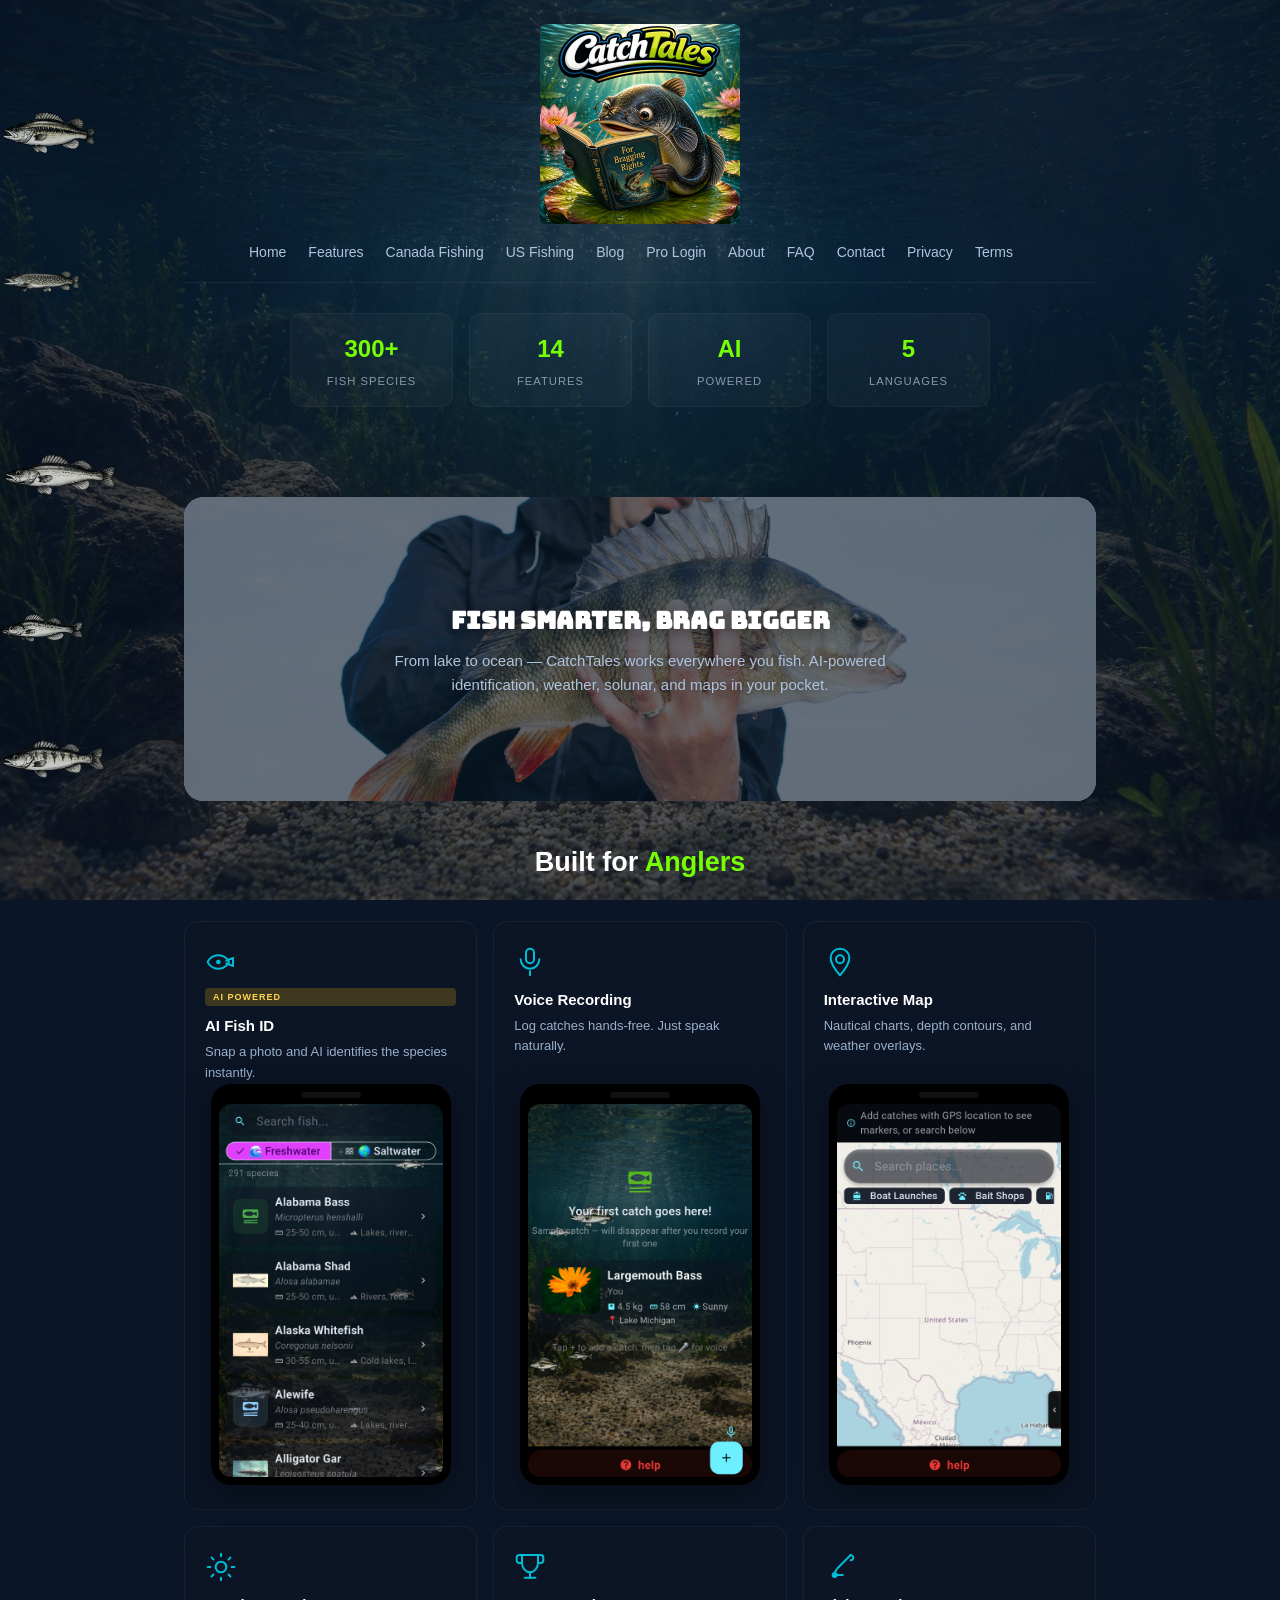
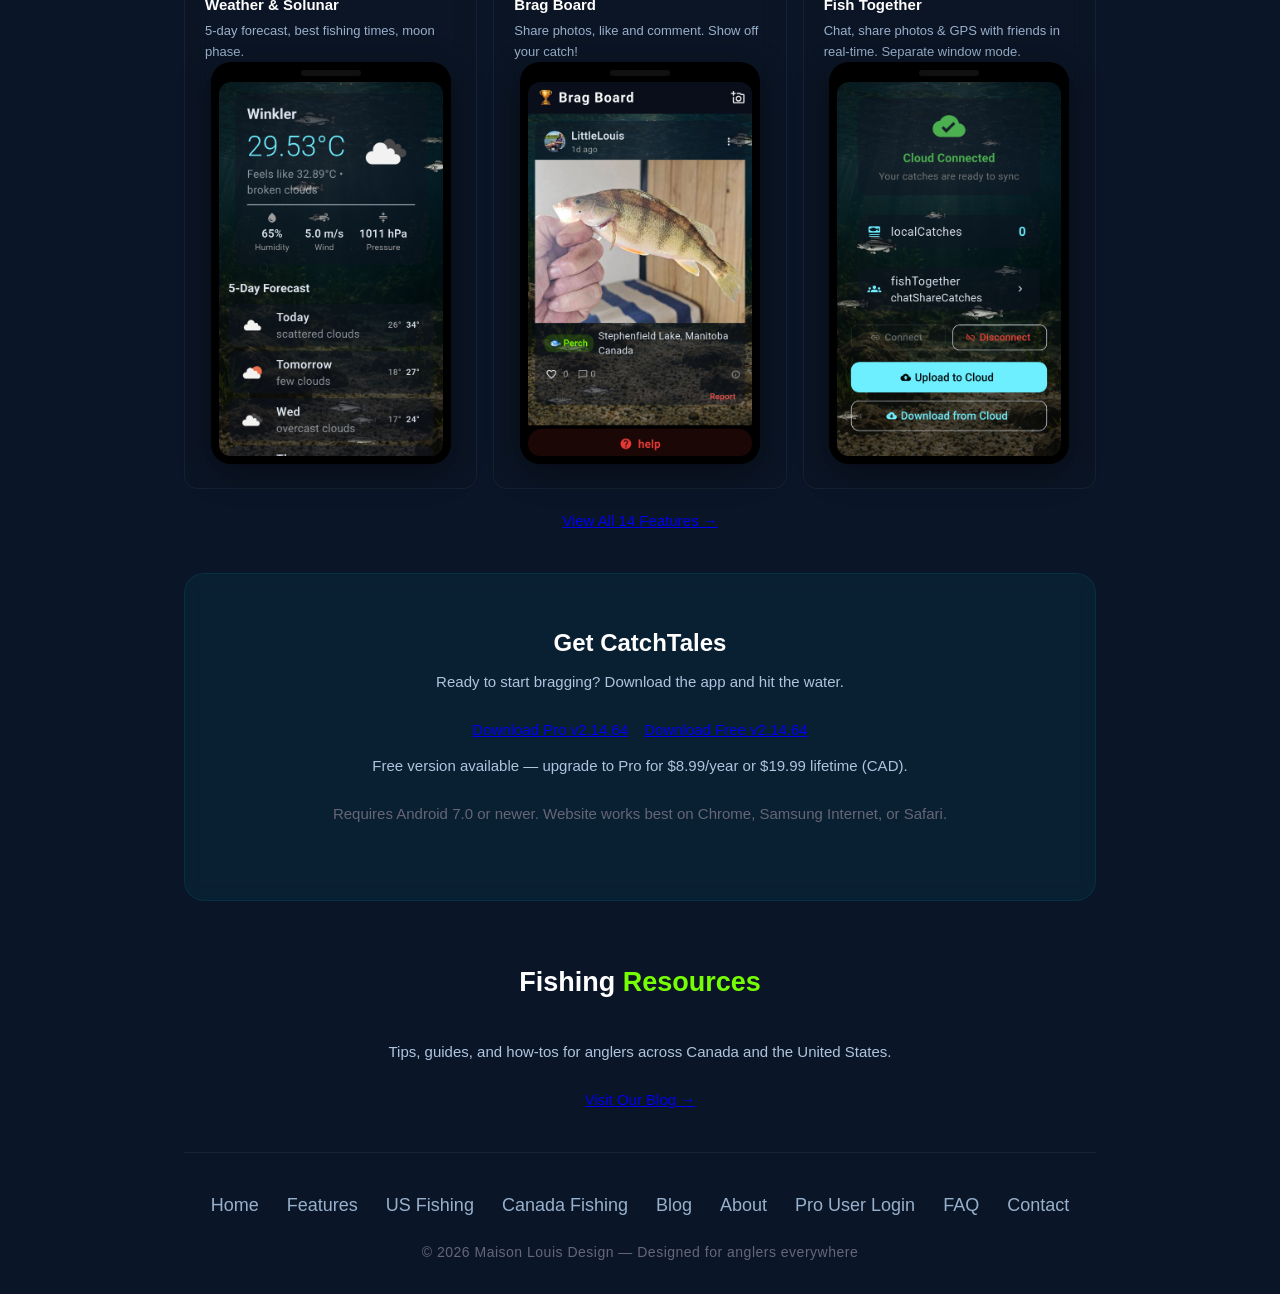
==== index.html @ 8b88d5e4 "Update to v2.14.64: version sync, 14th feature (Fishing Guides), APK cleanup" ====
<!DOCTYPE html>
<html lang="en">
<head>
  <meta charset="UTF-8">
  <meta name="viewport" content="width=device-width, initial-scale=1.0">
  <title>CatchTales — For Bragging Rights!</title>
  <meta name="description" content="CatchTales — For Bragging Rights! The all-in-one fishing companion for Canadian and US waters. Log catches, explore maps, identify 305 species.">
  <link rel="icon" type="image/png" sizes="32x32" href="/catchtales.png">
  <link rel="icon" type="image/png" sizes="192x192" href="/catchtales-192.png">
  <link rel="apple-touch-icon" sizes="180x180" href="/catchtales-192.png">
  <link rel="icon" type="image/png" sizes="16x16" href="/catchtales-16.png">
  <link rel="preconnect" href="https://fonts.googleapis.com">
  <link rel="preconnect" href="https://fonts.gstatic.com" crossorigin>
  <link href="https://fonts.googleapis.com/css2?family=Bungee&family=Luckiest+Guy&display=swap" rel="stylesheet">
  <style>
    * { margin: 0; padding: 0; box-sizing: border-box; -webkit-tap-highlight-color: transparent; }
    body {
      font-family: -apple-system, BlinkMacSystemFont, 'Segoe UI', Roboto, sans-serif;
      color: #FFFFFF; line-height: 1.6; overflow-x: hidden;
      background: #0A1628;
      font-size: clamp(15px, 1.1vw, 17px);
    }
    .underwater-bg { position: fixed; top: 0; left: 0; width: 100vw; height: 100vh; z-index: 0; overflow: hidden; }
    .underwater-bg img.bg { width: 100%; height: 100%; object-fit: cover; opacity: 0.6; }
    .underwater-bg .overlay { position: absolute; top: 0; left: 0; width: 100%; height: 100%; background: rgba(10,22,40,0.45); z-index: 1; pointer-events: none; }
    .swim-fish { position: absolute; z-index: 2; opacity: 0.8; animation: swim linear infinite; pointer-events: none; }
    .swim-fish img { width: 100%; height: auto;  }
    .swim-fish.f1 { width: 100px; top: 12%; animation-duration: 22s; }
    .swim-fish.f2 { width: 80px; top: 30%; animation-duration: 28s; animation-delay: -5s; }
    .swim-fish.f3 { width: 120px; top: 50%; animation-duration: 18s; animation-delay: -11s; }
    .swim-fish.f4 { width: 85px; top: 68%; animation-duration: 25s; animation-delay: -7s; }
    .swim-fish.f5 { width: 105px; top: 82%; animation-duration: 20s; animation-delay: -3s; }
    @keyframes swim {
      0% { left: calc(100vw + 80px); }
      100% { left: -140px; }
    }
    .content { position: relative; z-index: 3; max-width: 960px; margin: 0 auto; padding: 0 max(24px, env(safe-area-inset-right)) 0 max(24px, env(safe-area-inset-left)); }

    /* ─── Header ─── */
    header {padding:clamp(16px,2.5vw,24px) 0 8px;display:flex;flex-direction:column;align-items:center;border-bottom:1px solid rgba(255,255,255,.06);position:relative}
    .header-logo {margin-bottom:6px}
    .header-logo img {height:clamp(80px,16vw,200px);border-radius:6px;display:block;margin:0 auto}
    .nav-toggle {display:none!important;background:none;border:none;color:#B0C4DE;font-size:1.5em;cursor:pointer;padding:8px;min-width:44px;min-height:44px;touch-action:manipulation}
    header nav {display:flex;flex-wrap:wrap;gap:4px;width:100%;justify-content:center}
    header nav a {color:#B0C4DE;text-decoration:none;font-size:clamp(13px,1.1vw,14px);margin-left:0;margin-right:18px;transition:color .2s;position:relative;min-height:44px;display:inline-flex;align-items:center;touch-action:manipulation}
    header nav a:hover {color:#76FF03}
    header nav a::after {content:'';position:absolute;bottom:0;left:0;width:0;height:2px;background:#76FF03;transition:width .2s}
    header nav a:hover::after {width:100%}
    .stats { display: grid; grid-template-columns: repeat(4, 1fr); gap: clamp(10px, 1.5vw, 16px); padding: clamp(20px, 4vw, 30px) 0 clamp(30px, 5vw, 50px); max-width: 700px; margin: 0 auto; }
    .stat { text-align: center; padding: clamp(12px, 2vw, 16px); background: rgba(255,255,255,0.03); border-radius: 12px; border: 1px solid rgba(255,255,255,0.04); }
    .stat .num { font-size: clamp(1.2em, 4vw, 1.6em); font-weight: 800; color: #76FF03; }
    .stat .label { font-size: clamp(0.65em, 2vw, 0.75em); color: #8899AA; margin-top: 4px; text-transform: uppercase; letter-spacing: 1px; }

    /* ─── Photo Strip ─── */
    .photo-strip {
      margin: clamp(24px, 4vw, 40px) 0;
      border-radius: 20px;
      overflow: hidden;
      position: relative;
      aspect-ratio: 3 / 1;
      min-height: 180px;
      max-height: 400px;
    }
    .photo-strip img {
      width: 100%; height: 100%; object-fit: cover;
    }
    .photo-strip .overlay {
      position: absolute; inset: 0;
      background: rgba(10,22,40,0.6);
      display: flex; flex-direction: column;
      align-items: center; justify-content: center;
      padding: clamp(16px, 3vw, 24px); text-align: center;
    }
    .photo-strip .overlay h3 {
      font-size: clamp(1.1em, 4vw, 1.6em); font-weight: 700; color: #fff;
      font-family: 'Bungee', sans-serif;
      text-shadow: 0 2px 20px rgba(0,0,0,0.5);
    }
    .photo-strip .overlay p {
      font-size: clamp(0.85em, 2.5vw, 1em); color: #B0C4DE; max-width: 500px;
      margin-top: 8px;
      text-shadow: 0 1px 10px rgba(0,0,0,0.5);
    }

    /* ─── Features ─── */
    .section-title { text-align: center; font-size: clamp(1.3em, 4.5vw, 1.8em); font-weight: 700; color: #fff; margin-bottom: clamp(20px, 4vw, 36px); }
    .section-title span { color: #76FF03; }
    .grid { display: grid; grid-template-columns: repeat(auto-fit, minmax(min(260px, 100%), 1fr)); gap: clamp(12px, 1.5vw, 16px); }
    .card {
      background: rgba(14,20,34,0.45); backdrop-filter: blur(12px);
      border: 1px solid rgba(255,255,255,0.05); border-radius: 14px;
      padding: clamp(16px, 2.5vw, 24px) clamp(14px, 2vw, 20px); transition: all 0.3s;
      display: flex; flex-direction: column;
    }
    .card .phone-frame { margin-top: auto; }
    .card:hover { background: rgba(14,20,34,0.7); transform: translateY(-4px); border-color: rgba(0,188,212,0.2); box-shadow: 0 12px 40px rgba(0,0,0,0.3); }
    .card:active { transform: translateY(-2px); }
    .card .icon { width: clamp(28px, 3.5vw, 32px); height: clamp(28px, 3.5vw, 32px); margin-bottom: 10px; flex-shrink: 0; }
    .card h3 { font-size: clamp(0.9em, 2.5vw, 1em); color: #fff; margin-bottom: 4px; }
    .card p { font-size: clamp(12px, 1.8vw, 13px); color: #99B0CC; }
    .card .badge { display: inline-block; font-size: 9px; font-weight: 700; letter-spacing: 1px; padding: 2px 8px; border-radius: 4px; background: rgba(255,193,7,0.2); color: #FFD54F; margin-bottom: 8px; }
    /* ─── Phone Frame ─── */
    .phone-frame {
      width: 100%; max-width: min(240px, 70vw);
      margin: 12px auto 0;
      background: #000;
      border-radius: 20px;
      padding: 8px;
      box-shadow: 0 8px 32px rgba(0,0,0,0.4);
      position: relative;
    }
    .phone-frame .notch {
      width: min(60px, 18vw); height: clamp(4px, 0.8vw, 6px);
      background: #111;
      border-radius: 3px;
      margin: 0 auto clamp(4px, 0.8vw, 6px);
    }
    .phone-frame .screen {
      width: 100%; aspect-ratio: 3/5;
      border-radius: 12px;
      overflow: hidden;
      background: #0A1628;
    }
    .phone-frame .screen img,
    .phone-frame .screen svg {
      width: 100%; height: 100%;
      object-fit: cover;
      display: block;
    }

    /* ─── Download ─── */
    .download { padding: clamp(30px, 5vw, 50px) 0; text-align: center; margin: clamp(24px, 4vw, 40px) 0; border-radius: 20px; background: rgba(0,188,212,0.06); border: 1px solid rgba(0,188,212,0.1); backdrop-filter: blur(8px); }
    .download h2 { font-size: clamp(1.2em, 4vw, 1.6em); color: #fff; margin-bottom: 8px; }
    .download p { color: #B0C4DE; margin-bottom: clamp(16px, 3vw, 24px); font-size: clamp(0.9em, 2.5vw, 1em); }
    .download-buttons { display: flex; gap: clamp(10px, 2vw, 16px); justify-content: center; flex-wrap: wrap; }
    .version-note { font-size: clamp(0.7em, 2vw, 0.8em); color: #667; margin-top: 12px; }

    /* ─── Footer ─── */
    footer { padding: clamp(20px, 3vw, 30px) 0; border-top: 1px solid rgba(255,255,255,0.06); text-align: center; }
    footer .links { display: flex; gap: clamp(14px, 2.5vw, 28px); justify-content: center; flex-wrap: wrap; margin-bottom: 14px; }
    footer .links a { color: #99B0CC; text-decoration: none; font-size: clamp(14px, 1.5vw, 18px); transition: color 0.2s; min-height: 44px; display: inline-flex; align-items: center; touch-action: manipulation; }
    footer .links a:hover { color: #00BCD4; }
    footer .links a:active { opacity: 0.6; }
    footer .copy { color: #667; font-size: clamp(12px, 1.2vw, 14px); letter-spacing: 0.5px; }

@media (max-width: 480px) {
      .photo-strip { aspect-ratio: 4 / 3; }
    }
    @media (max-width: 700px) {
      .stats { grid-template-columns: repeat(2, 1fr); }
      header nav a { margin-left: 12px; }
    }
    @media (max-width: 600px) {
      .nav-toggle { display: none !important; }
      header { flex-direction: column; align-items: center; }
      .header-logo { margin-bottom: 6px; }
      header nav { display: flex; flex-wrap: wrap; justify-content: center; gap: 4px 12px; margin-top: 4px; }
      header nav a { margin-left: 0; padding: 4px 0; font-size: clamp(12px, 1.1vw, 14px); min-height: 36px; }
    }
  </style>

  <meta name="robots" content="index, follow">
  <link rel="canonical" href="https://catchtales.com/">
  <meta property="og:type" content="website">
  <meta property="og:url" content="https://catchtales.com/">
  <meta property="og:title" content="CatchTales — For Bragging Rights!">
  <meta property="og:description" content="CatchTales — For Bragging Rights! The all-in-one fishing companion for Canadian and US waters. Log catches, explore maps, identify 305 species.">
  <meta property="og:image" content="https://catchtales.com/images/og-image.jpg">
  <meta property="og:locale" content="en_US">
  <meta property="og:site_name" content="CatchTales">
  <meta name="twitter:card" content="summary_large_image">
  <meta name="twitter:title" content="CatchTales — For Bragging Rights!">
  <meta name="twitter:description" content="CatchTales — For Bragging Rights! The all-in-one fishing companion for Canadian and US waters. Log catches, explore maps, identify 305 species.">
  <meta name="twitter:image" content="https://catchtales.com/images/og-image.jpg">
  <link rel="manifest" href="/manifest.json">    <script type="application/ld+json">
  {
    "@context": "https://schema.org",
    "@type": "WebSite",
    "name": "CatchTales",
    "url": "https://catchtales.com",
    "description": "Fishing companion app for Canada and US waters. Log catches, AI fish ID, weather, solunar, maps.",
    "potentialAction": {
      "@type": "SearchAction",
      "target": "{search_term_string}",
      "query-input": "required name=search_term_string"
    }
  }
  </script>

  <script type="application/ld+json">
  {
    "@context": "https://schema.org",
    "@type": "Organization",
    "name": "CatchTales",
    "url": "https://catchtales.com",
    "logo": "https://catchtales.com/images/og-image.jpg",
    "description": "Fishing companion app for Canada and US waters."
  }
  </script>
<script type="application/ld+json">
  {
    "@context": "https://schema.org",
    "@type": "BreadcrumbList",
    "itemListElement": [{"@type":"ListItem","position":1,"name":"Home","item":"https://catchtales.com/"}]
  }
  </script>
</head>
<body>
<div class="underwater-bg">
    <img src="/underwater.webp" alt="" class="bg">
    <div class="overlay"></div>
    <div class="swim-fish f1"><img src="/tfish1.webp" alt=""></div>
    <div class="swim-fish f2"><img src="/tfish2.webp" alt=""></div>
    <div class="swim-fish f3"><img src="/tfish3.webp" alt=""></div>
    <div class="swim-fish f4"><img src="/tfish4.webp" alt=""></div>
    <div class="swim-fish f5"><img src="/tfish5.webp" alt=""></div>
  </div>

  <div class="content">
    <header>
      <a href="/" class="header-logo">
        <img src="/catchtales-logo.png" alt="CatchTales">
      </a>
      <button class="nav-toggle" onclick="document.getElementById('navLinks').classList.toggle('open')">☰</button>
      <nav id="navLinks"><a href="/">Home</a><a href="/features/">Features</a><a href="/fishing-in-canada/">Canada Fishing</a><a href="/fishing-in-united-states/">US Fishing</a><a href="/blog/">Blog</a><a href="/cloud/">Pro Login</a><a href="/about/">About</a><a href="/faq/">FAQ</a><a href="/contact/">Contact</a><a href="/privacy/">Privacy</a><a href="/terms/">Terms</a></nav>
    </header>



    <!-- Stats -->
    <div class="stats">
      <div class="stat"><div class="num">300+</div><div class="label">Fish Species</div></div>
      <div class="stat"><div class="num">14</div><div class="label">Features</div></div>
      <div class="stat"><div class="num">AI</div><div class="label">Powered</div></div>
      <div class="stat"><div class="num">5</div><div class="label">Languages</div></div>
    </div>

    <!-- Featured Photo Strip -->
    <div class="photo-strip">
      <img loading="lazy" src="/images/angling-ocean.webp" alt="Angler fishing in the ocean">
      <div class="overlay">
        <h3>Fish Smarter, Brag Bigger</h3>
        <p>From lake to ocean — CatchTales works everywhere you fish. AI-powered identification, weather, solunar, and maps in your pocket.</p>
      </div>
    </div>

    <!-- Feature Preview -->
    <h2 class="section-title">Built for <span>Anglers</span></h2>
    <div class="grid">
      <div class="card">
        <svg class="icon" viewBox="0 0 24 24" width="32" height="32" fill="none" stroke="#00BCD4" stroke-width="1.5" stroke-linecap="round" stroke-linejoin="round">
  <path d="M2 12s2-5 8-5 8 5 8 5-2 5-8 5-8-5-8-5z"/>
  <circle cx="10" cy="12" r="1" fill="#00BCD4"/>
  <path d="M16 11l5-2v6l-5-2"/>
</svg>
        <div class="badge">AI POWERED</div>
        <h3>AI Fish ID</h3>
        <p>Snap a photo and AI identifies the species instantly.</p>
        <div class="phone-frame"><div class="notch"></div><div class="screen"><img loading="lazy" src="/images/screenshot-fishid.png" alt="Fish species close-up"></div></div>
      </div>
      <div class="card">
        <svg class="icon" viewBox="0 0 24 24" width="32" height="32" fill="none" stroke="#00BCD4" stroke-width="1.5" stroke-linecap="round" stroke-linejoin="round">
  <rect x="9" y="2" width="6" height="11" rx="3"/>
  <path d="M5 10a7 7 0 0014 0"/>
  <path d="M12 19v3"/>
</svg>
        <h3>Voice Recording</h3>
        <p>Log catches hands-free. Just speak naturally.</p>
        <div class="phone-frame"><div class="notch"></div><div class="screen"><img loading="lazy" src="/images/screenshot-catches.png" alt="Voice recording screen"></div></div>
      </div>
      <div class="card">
        <svg class="icon" viewBox="0 0 24 24" width="32" height="32" fill="none" stroke="#00BCD4" stroke-width="1.5" stroke-linecap="round" stroke-linejoin="round">
  <circle cx="12" cy="10" r="3"/>
  <path d="M12 2C8 2 5 5 5 9c0 5 7 13 7 13s7-8 7-13c0-4-3-7-7-7z"/>
</svg>
        <h3>Interactive Map</h3>
        <p>Nautical charts, depth contours, and weather overlays.</p>
        <div class="phone-frame"><div class="notch"></div><div class="screen"><img loading="lazy" src="/images/screenshot-map.png" alt="Interactive map screen"></div></div>
      </div>
      <div class="card">
        <svg class="icon" viewBox="0 0 24 24" width="32" height="32" fill="none" stroke="#00BCD4" stroke-width="1.5" stroke-linecap="round">
  <circle cx="12" cy="12" r="4"/>
  <path d="M12 2v2M12 20v2M2 12h2M20 12h2M4.93 4.93l1.41 1.41M17.66 17.66l1.41 1.41M4.93 19.07l1.41-1.41M17.66 6.34l1.41-1.41"/>
</svg>
        <h3>Weather &amp; Solunar</h3>
        <p>5-day forecast, best fishing times, moon phase.</p>
        <div class="phone-frame"><div class="notch"></div><div class="screen"><img loading="lazy" src="/images/screenshot-weather.png" alt="Weather and solunar screen"></div></div>
      </div>
      <div class="card">
        <svg class="icon" viewBox="0 0 24 24" width="32" height="32" fill="none" stroke="#00BCD4" stroke-width="1.5" stroke-linecap="round" stroke-linejoin="round">
  <path d="M6 9H4a2 2 0 01-2-2V5a2 2 0 012-2h2"/>
  <path d="M18 9h2a2 2 0 002-2V5a2 2 0 00-2-2h-2"/>
  <path d="M6 3h12v6c0 4-3 7-6 7s-6-3-6-7V3z"/>
  <path d="M12 16v4"/>
  <path d="M8 20h8"/>
</svg>
        <h3>Brag Board</h3>
        <p>Share photos, like and comment. Show off your catch!</p>
        <div class="phone-frame"><div class="notch"></div><div class="screen"><img loading="lazy" src="/images/screenshot-brag.png" alt="Proud angler with catch"></div></div>
      </div>
      <div class="card">
        <svg class="icon" viewBox="0 0 24 24" width="32" height="32" fill="none" stroke="#00BCD4" stroke-width="1.5" stroke-linecap="round" stroke-linejoin="round">
  <path d="M20 3l-9 9"/>
  <path d="M20 3c1 0 2 1 2 2s-1 2-2 2"/>
  <path d="M11 12c-2 2-3 4-3 6"/>
  <path d="M8 18h6"/>
  <circle cx="8" cy="18" r="1.5" fill="#00BCD4"/>
</svg>
        <h3>Fish Together</h3>
        <p>Chat, share photos &amp; GPS with friends in real-time. Separate window mode.</p>
        <div class="phone-frame"><div class="notch"></div><div class="screen"><img loading="lazy" src="/images/screenshot-cloudsync.png" alt="Fish Together"></div></div>
      </div>
    </div>
    <div style="text-align: center; margin-top: 20px;">
      <a href="/features/" class="btn btn-secondary">View All 14 Features →</a>
    </div>

    <!-- Download -->
    <div class="download">
      <h2>Get CatchTales</h2>
      <p>Ready to start bragging? Download the app and hit the water.</p>
      <div class="download-buttons">
        <a href="/download/CatchTales-v2.14.64-pro.apk" class="btn btn-primary" download="CatchTales-v2.14.64-pro.apk">Download Pro v2.14.64</a>
        <a href="/download/CatchTales-v2.14.64-free.apk" class="btn btn-secondary" download="CatchTales-v2.14.64-free.apk">Download Free v2.14.64</a>
      </div>
      <p class="version-note">Free version available — upgrade to Pro for $8.99/year or $19.99 lifetime (CAD).</p>
      <p class="version-note" style="margin-top:4px;color:#667;">Requires Android 7.0 or newer. Website works best on Chrome, Samsung Internet, or Safari.</p>
    </div>

    <!-- Blog Preview -->
    <div style="text-align: center; padding: 20px 0 40px;">
      <h2 class="section-title">Fishing <span>Resources</span></h2>
      <p style="color: #B0C4DE; margin-bottom: 24px;">Tips, guides, and how-tos for anglers across Canada and the United States.</p>
      <a href="/blog/" class="btn btn-secondary">Visit Our Blog →</a>
    </div>

    <!-- Footer -->
    <footer>
      <div class="links">
        <a href="/">Home</a>
        <a href="/features/">Features</a>
        <a href="/fishing-in-united-states/">US Fishing</a>
        <a href="/fishing-in-canada/">Canada Fishing</a>
        <a href="/blog/">Blog</a>
        <a href="/about/">About</a>
        <a href="/cloud/">Pro User Login</a>
        <a href="/faq/">FAQ</a>
        <a href="/contact/">Contact</a>
      </div>
      <p class="copy">© 2026 Maison Louis Design — Designed for anglers everywhere</p>
    </footer>
  </div>


</body>
</html>
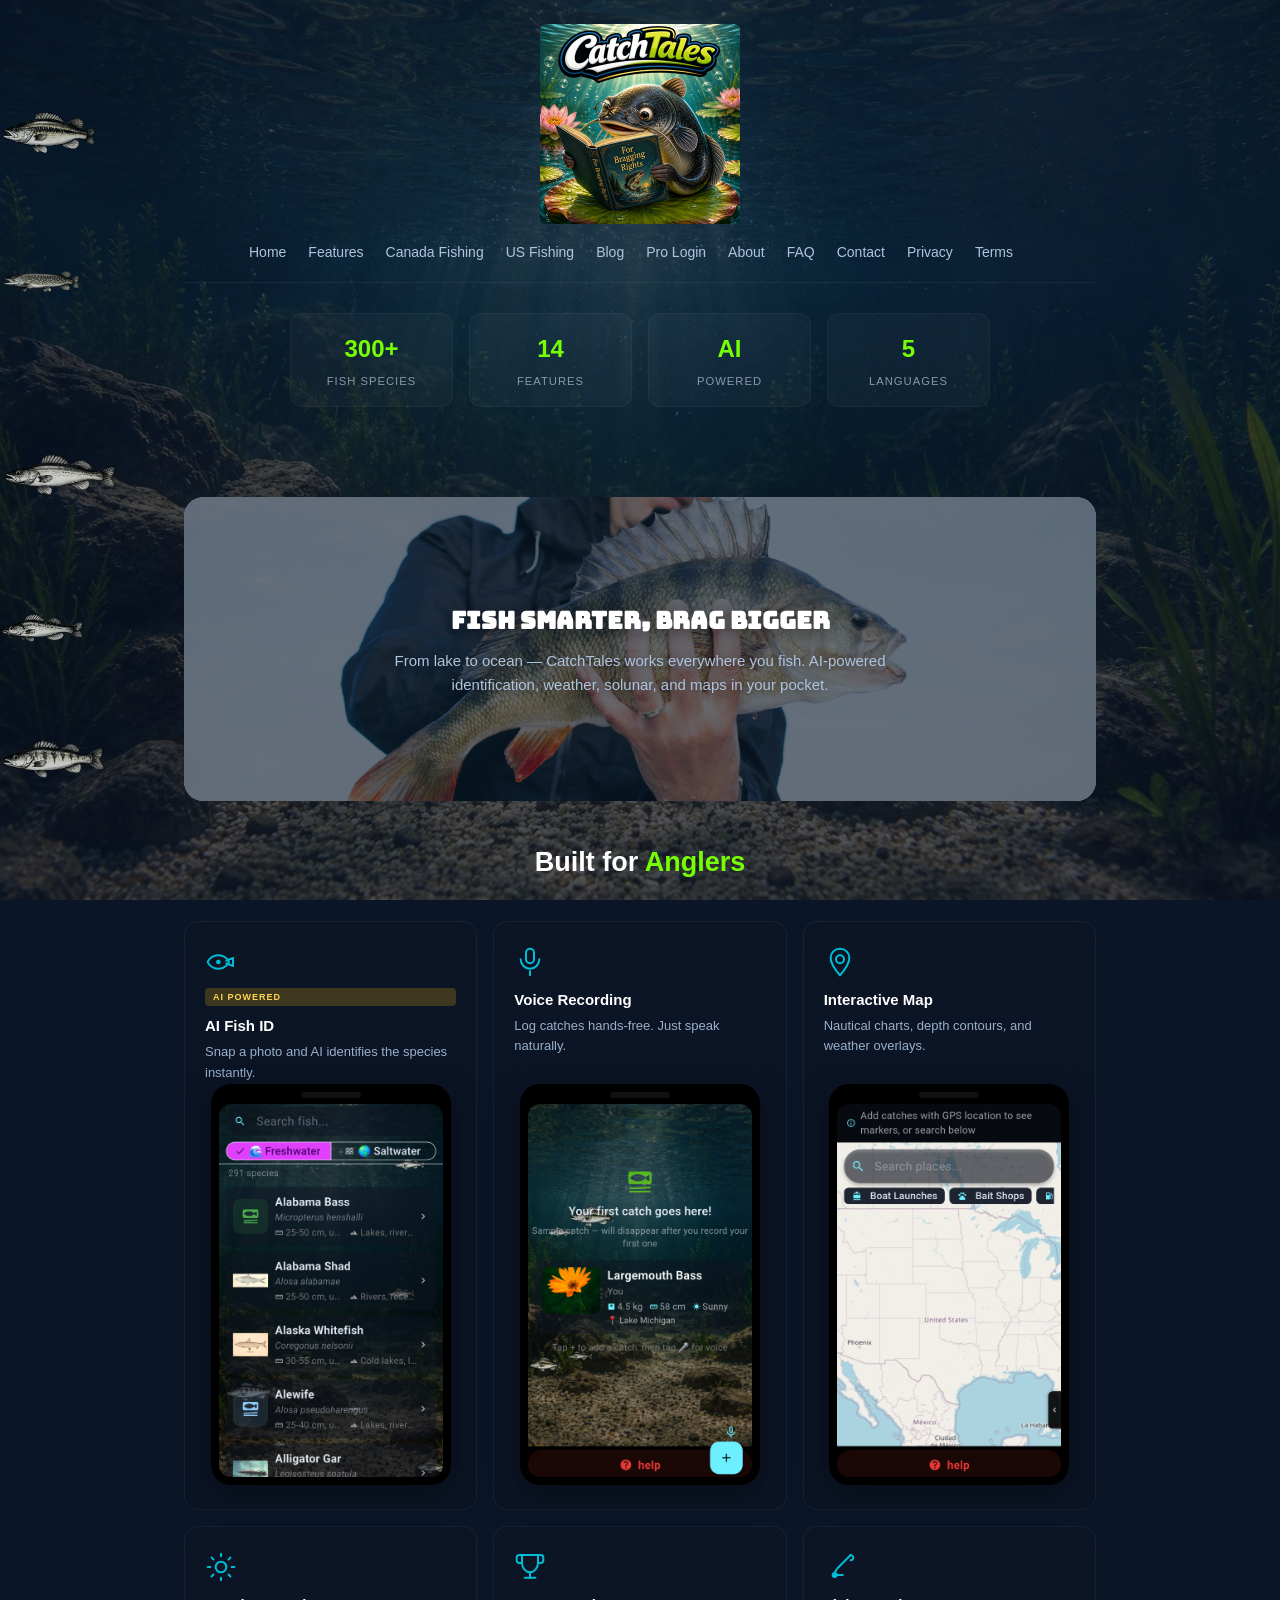
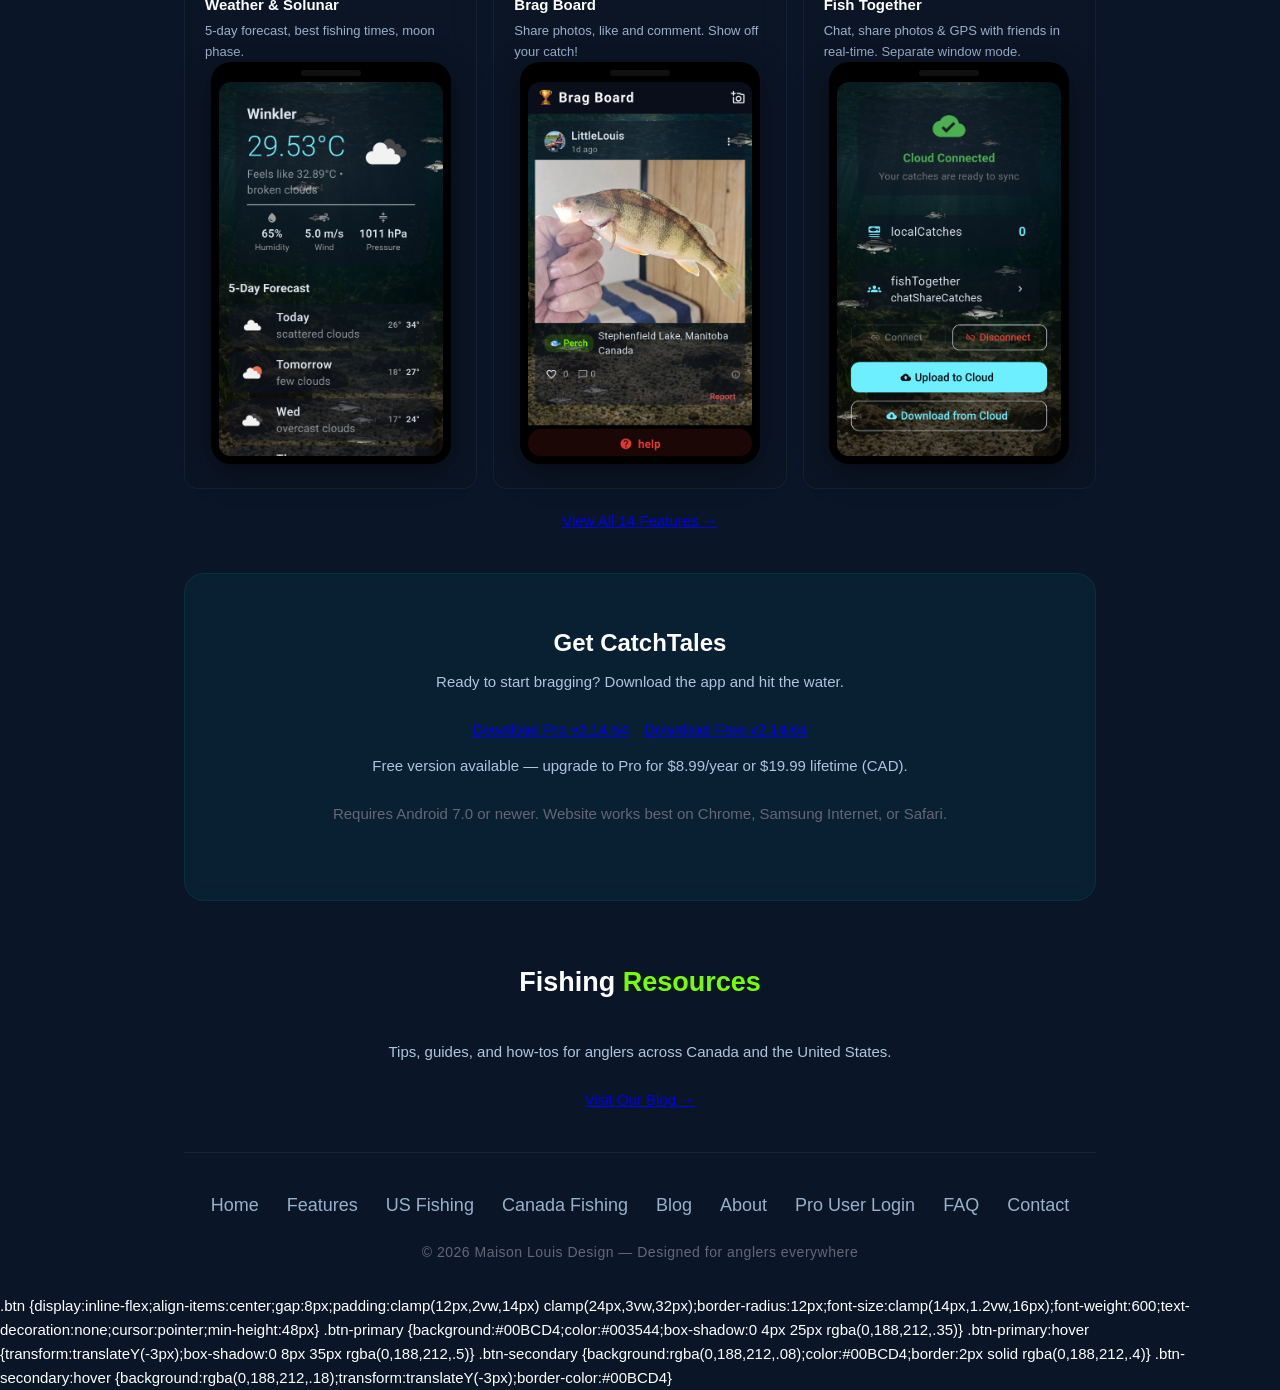
==== commit ed941d71: "Fix homepage download buttons: add missing .btn CSS classes" ====
--- a/index.html
+++ b/index.html
@@ -353,4 +353,4 @@
 
 
 </body>
-</html>
+</html>.btn {display:inline-flex;align-items:center;gap:8px;padding:clamp(12px,2vw,14px) clamp(24px,3vw,32px);border-radius:12px;font-size:clamp(14px,1.2vw,16px);font-weight:600;text-decoration:none;cursor:pointer;min-height:48px} .btn-primary {background:#00BCD4;color:#003544;box-shadow:0 4px 25px rgba(0,188,212,.35)} .btn-primary:hover {transform:translateY(-3px);box-shadow:0 8px 35px rgba(0,188,212,.5)} .btn-secondary {background:rgba(0,188,212,.08);color:#00BCD4;border:2px solid rgba(0,188,212,.4)} .btn-secondary:hover {background:rgba(0,188,212,.18);transform:translateY(-3px);border-color:#00BCD4} 
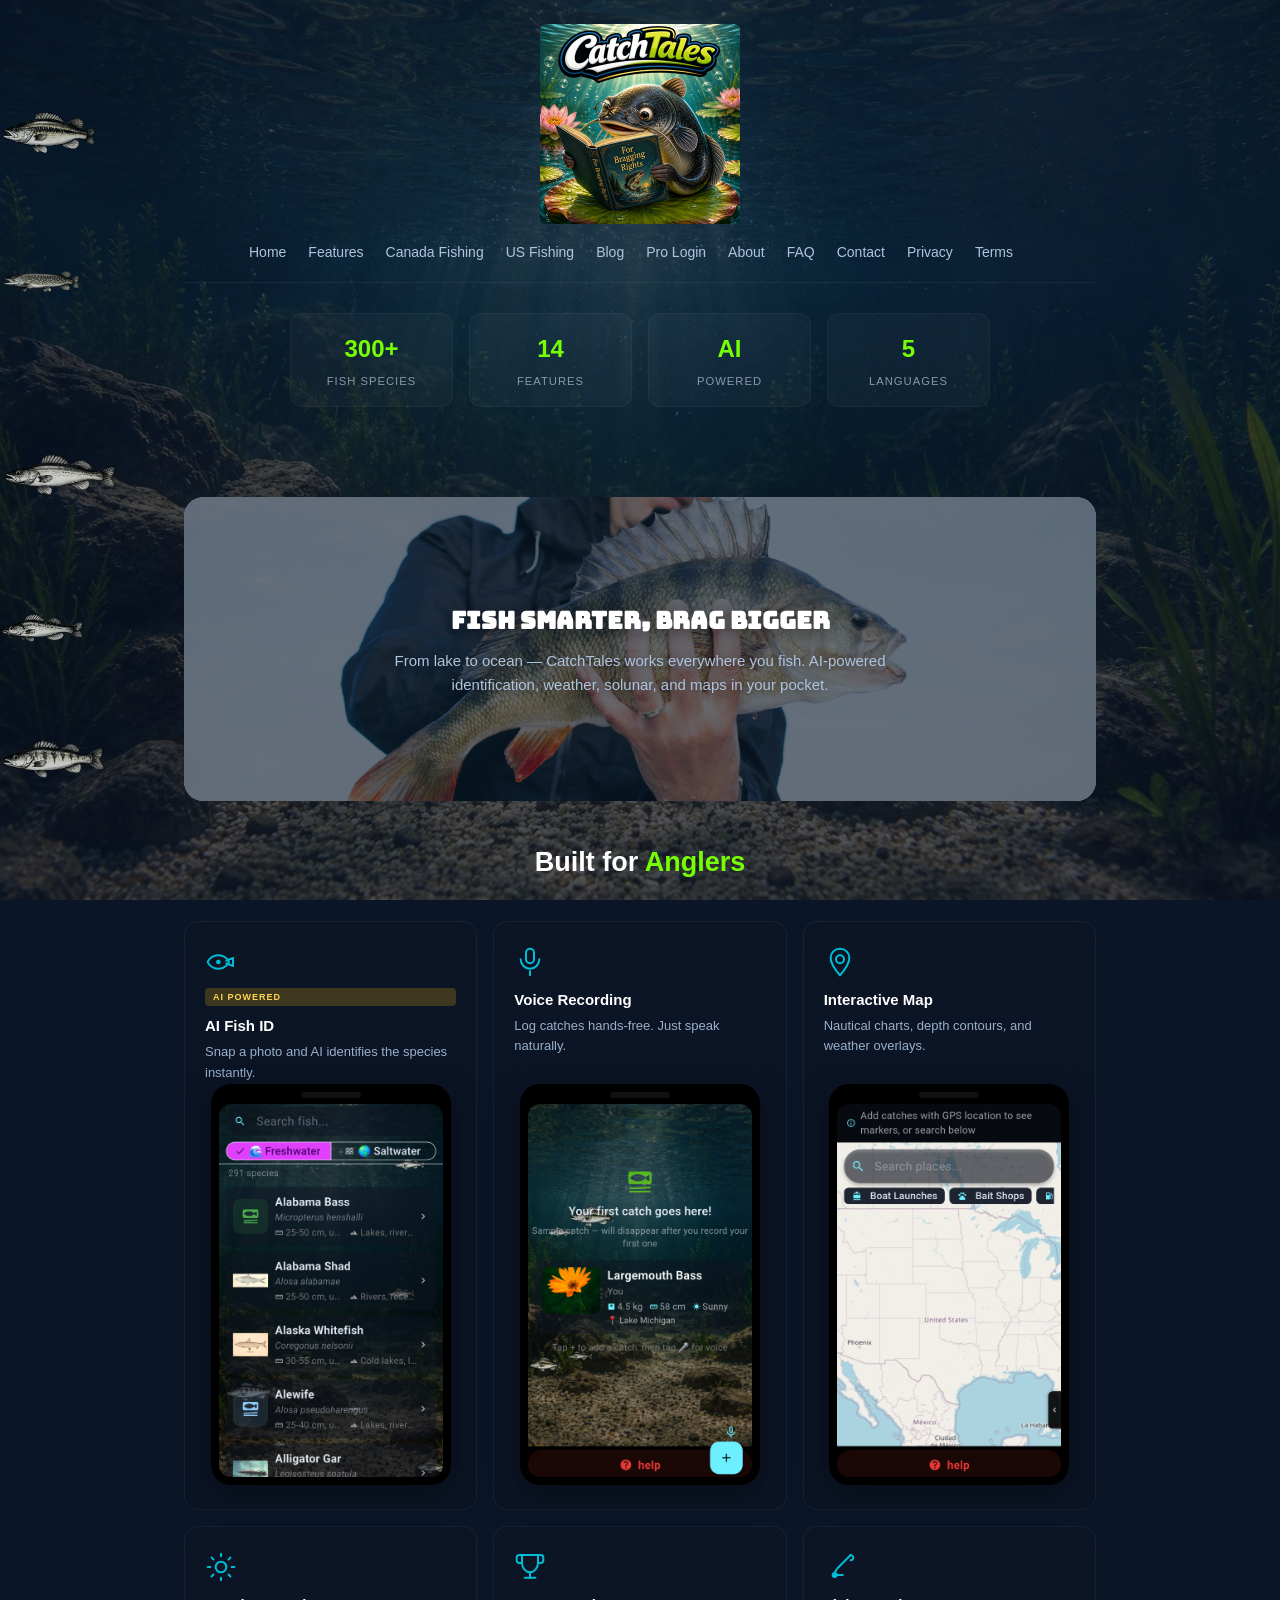
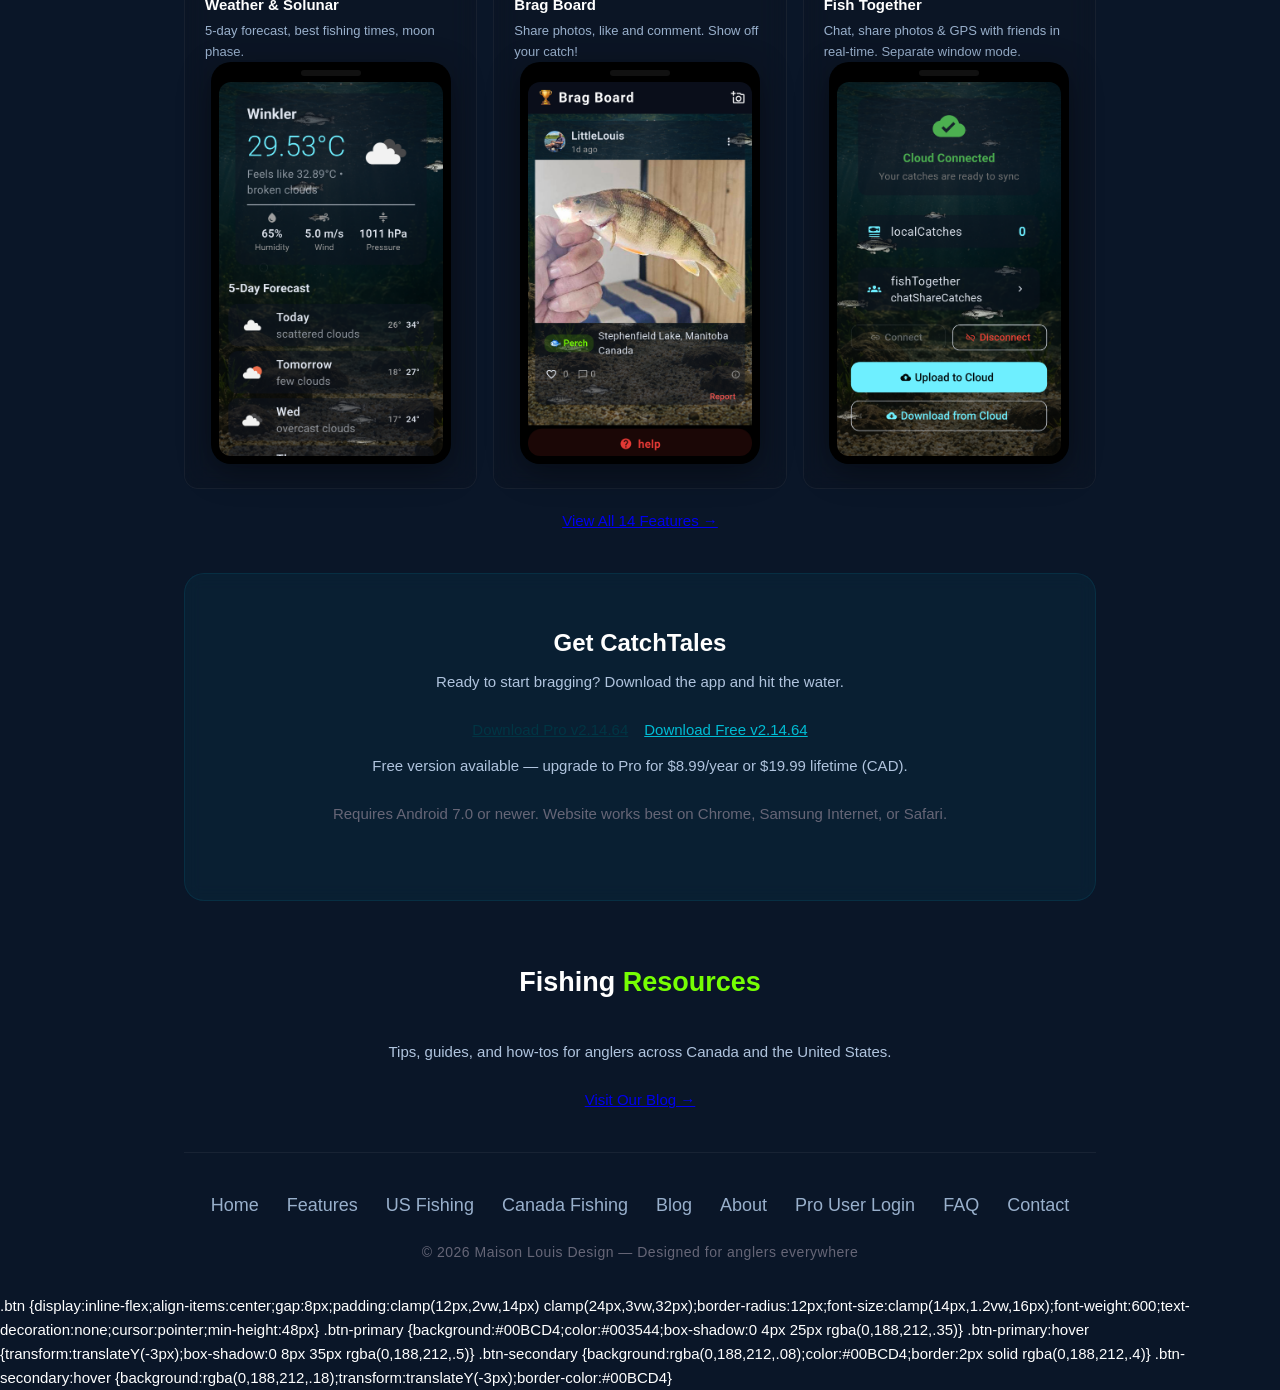
==== commit 174544f4: "Fix homepage download button colors with inline style" ====
--- a/index.html
+++ b/index.html
@@ -320,8 +320,8 @@
       <h2>Get CatchTales</h2>
       <p>Ready to start bragging? Download the app and hit the water.</p>
       <div class="download-buttons">
-        <a href="/download/CatchTales-v2.14.64-pro.apk" class="btn btn-primary" download="CatchTales-v2.14.64-pro.apk">Download Pro v2.14.64</a>
-        <a href="/download/CatchTales-v2.14.64-free.apk" class="btn btn-secondary" download="CatchTales-v2.14.64-free.apk">Download Free v2.14.64</a>
+        <a href="/download/CatchTales-v2.14.64-pro.apk" class="btn btn-primary" download="CatchTales-v2.14.64-pro.apk" style="color:#003544;">Download Pro v2.14.64</a>
+        <a href="/download/CatchTales-v2.14.64-free.apk" class="btn btn-secondary" download="CatchTales-v2.14.64-free.apk" style="color:#00BCD4;">Download Free v2.14.64</a>
       </div>
       <p class="version-note">Free version available — upgrade to Pro for $8.99/year or $19.99 lifetime (CAD).</p>
       <p class="version-note" style="margin-top:4px;color:#667;">Requires Android 7.0 or newer. Website works best on Chrome, Samsung Internet, or Safari.</p>
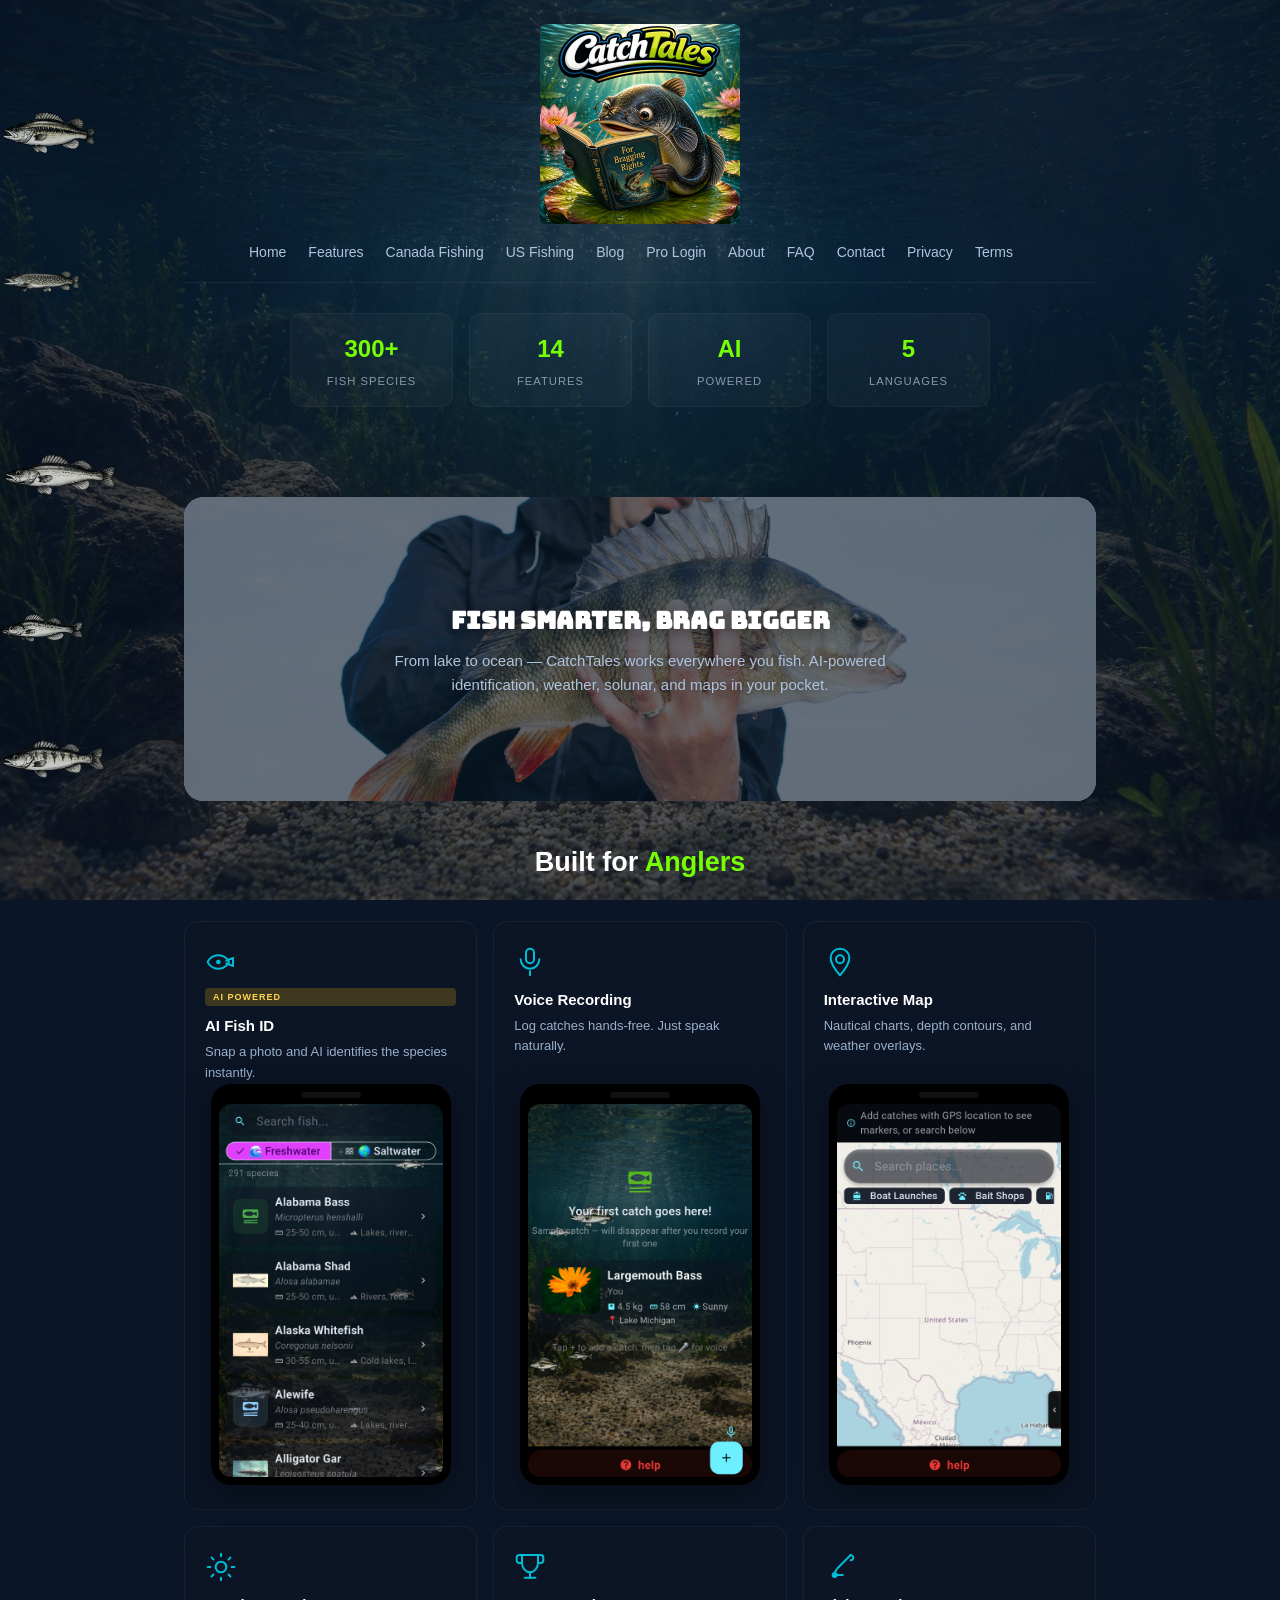
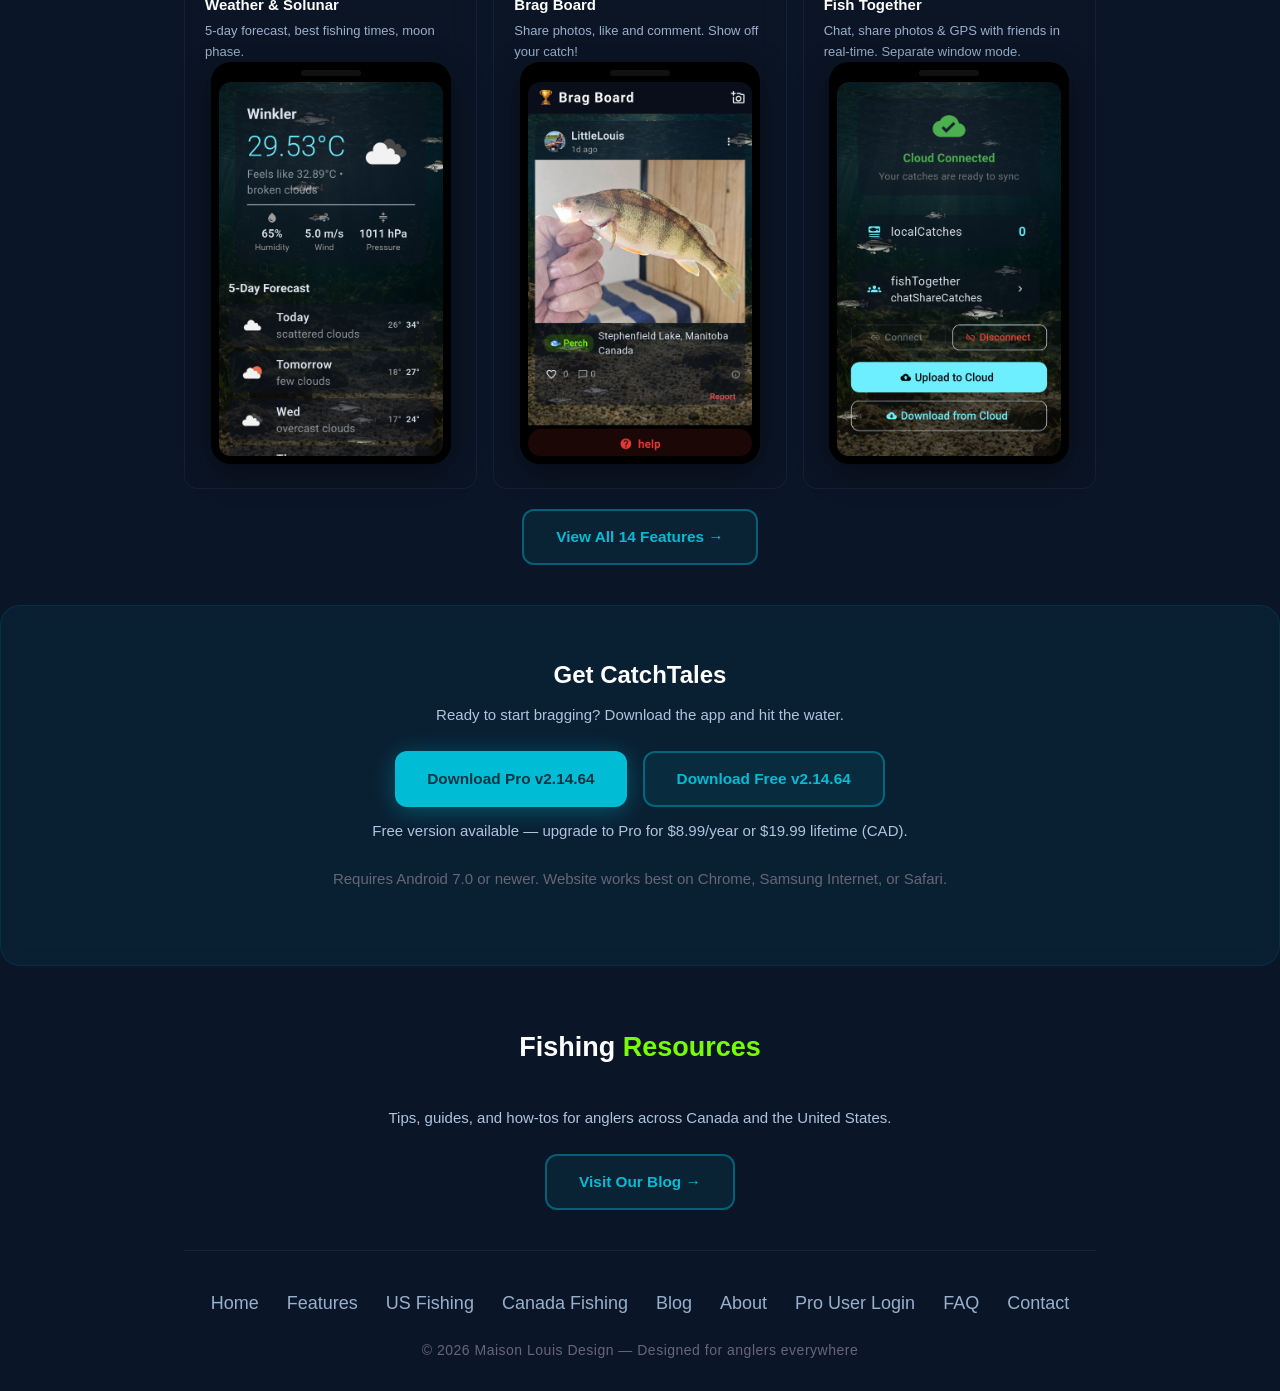
==== commit ef3ae145: "Fix homepage download section to match features page layout (full width)" ====
--- a/index.html
+++ b/index.html
@@ -157,7 +157,7 @@
       header nav { display: flex; flex-wrap: wrap; justify-content: center; gap: 4px 12px; margin-top: 4px; }
       header nav a { margin-left: 0; padding: 4px 0; font-size: clamp(12px, 1.1vw, 14px); min-height: 36px; }
     }
-  </style>
+  .btn {display:inline-flex;align-items:center;gap:8px;padding:clamp(12px,2vw,14px) clamp(24px,3vw,32px);border-radius:12px;font-size:clamp(14px,1.2vw,16px);font-weight:600;text-decoration:none;cursor:pointer;min-height:48px} .btn-primary {background:#00BCD4;color:#003544;box-shadow:0 4px 25px rgba(0,188,212,.35)} .btn-primary:hover {transform:translateY(-3px);box-shadow:0 8px 35px rgba(0,188,212,.5)} .btn-secondary {background:rgba(0,188,212,.08);color:#00BCD4;border:2px solid rgba(0,188,212,.4)} .btn-secondary:hover {background:rgba(0,188,212,.18);transform:translateY(-3px);border-color:#00BCD4} </style>
 
   <meta name="robots" content="index, follow">
   <link rel="canonical" href="https://catchtales.com/">
@@ -315,6 +315,8 @@
       <a href="/features/" class="btn btn-secondary">View All 14 Features →</a>
     </div>
 
+  </div>
+
     <!-- Download -->
     <div class="download">
       <h2>Get CatchTales</h2>
@@ -327,7 +329,8 @@
       <p class="version-note" style="margin-top:4px;color:#667;">Requires Android 7.0 or newer. Website works best on Chrome, Samsung Internet, or Safari.</p>
     </div>
 
-    <!-- Blog Preview -->
+      <div class="content">
+<!-- Blog Preview -->
     <div style="text-align: center; padding: 20px 0 40px;">
       <h2 class="section-title">Fishing <span>Resources</span></h2>
       <p style="color: #B0C4DE; margin-bottom: 24px;">Tips, guides, and how-tos for anglers across Canada and the United States.</p>
@@ -353,4 +356,4 @@
 
 
 </body>
-</html>.btn {display:inline-flex;align-items:center;gap:8px;padding:clamp(12px,2vw,14px) clamp(24px,3vw,32px);border-radius:12px;font-size:clamp(14px,1.2vw,16px);font-weight:600;text-decoration:none;cursor:pointer;min-height:48px} .btn-primary {background:#00BCD4;color:#003544;box-shadow:0 4px 25px rgba(0,188,212,.35)} .btn-primary:hover {transform:translateY(-3px);box-shadow:0 8px 35px rgba(0,188,212,.5)} .btn-secondary {background:rgba(0,188,212,.08);color:#00BCD4;border:2px solid rgba(0,188,212,.4)} .btn-secondary:hover {background:rgba(0,188,212,.18);transform:translateY(-3px);border-color:#00BCD4} 
+</html>
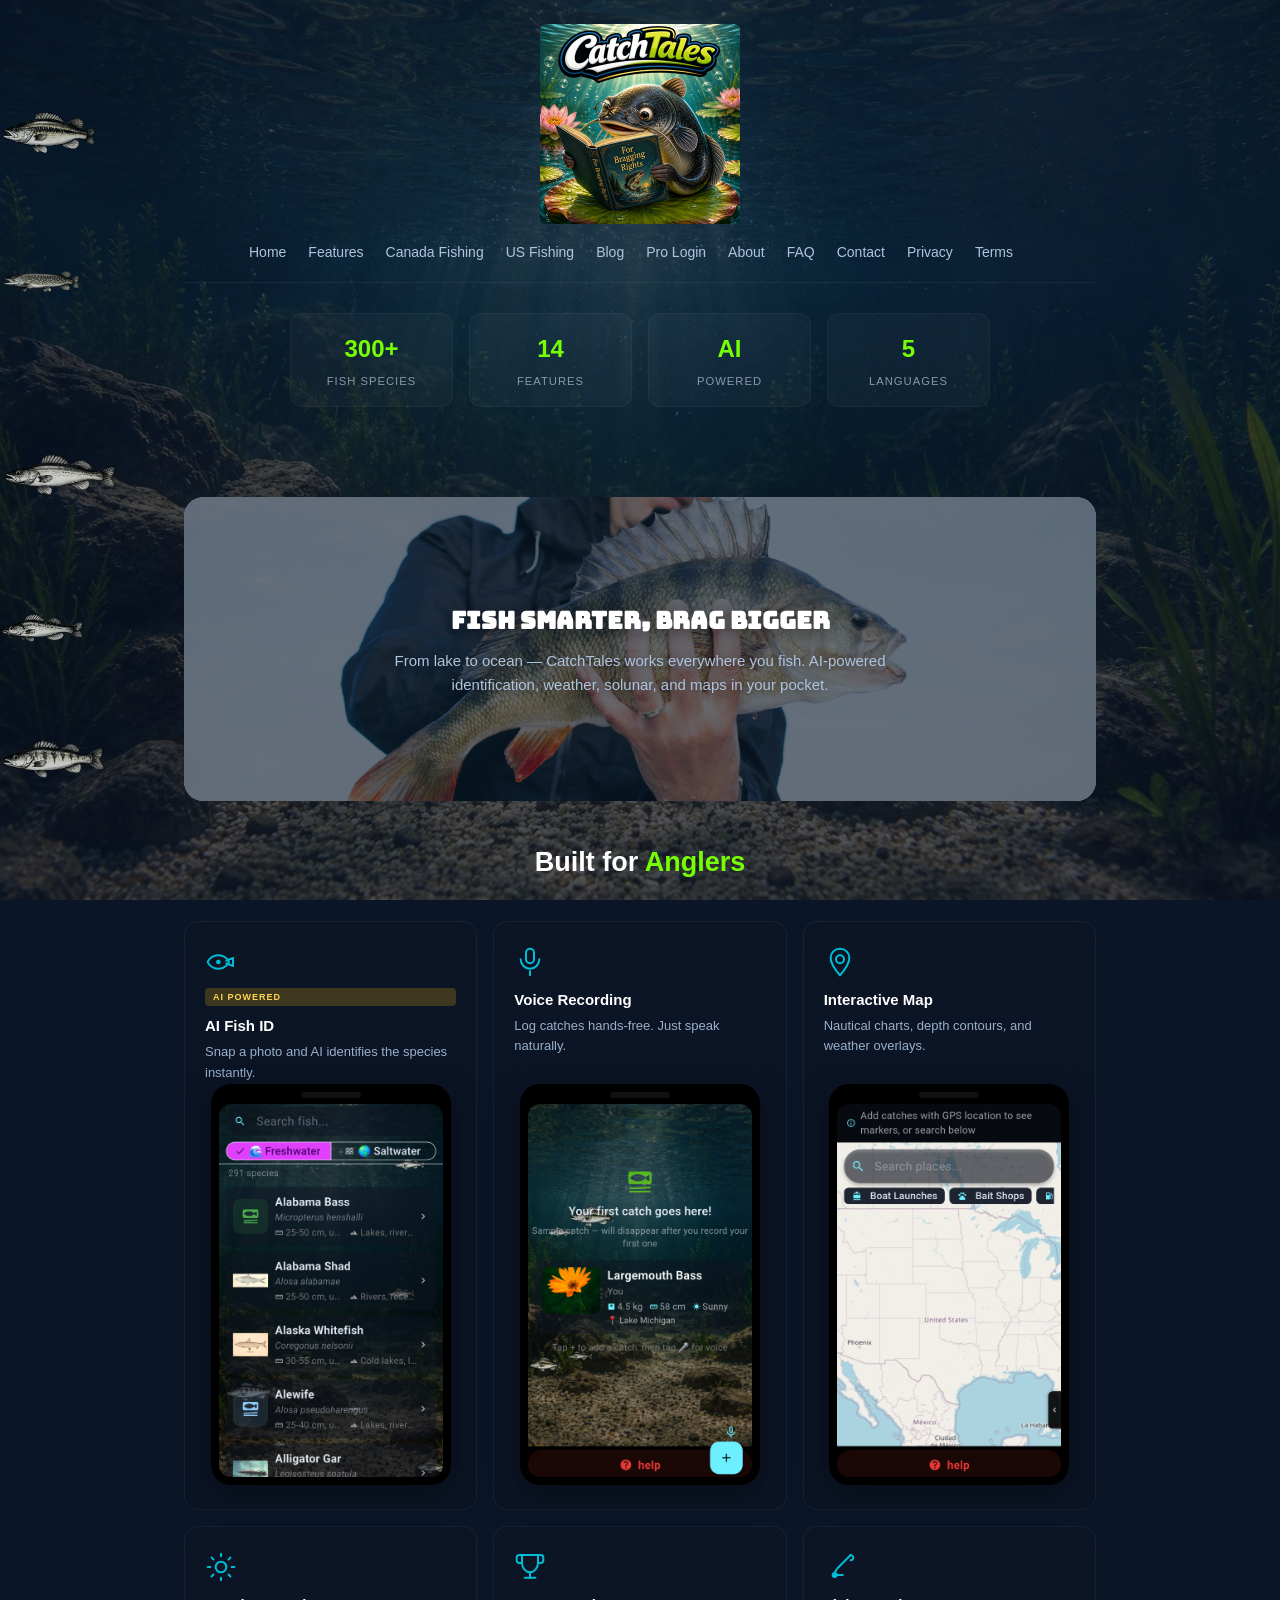
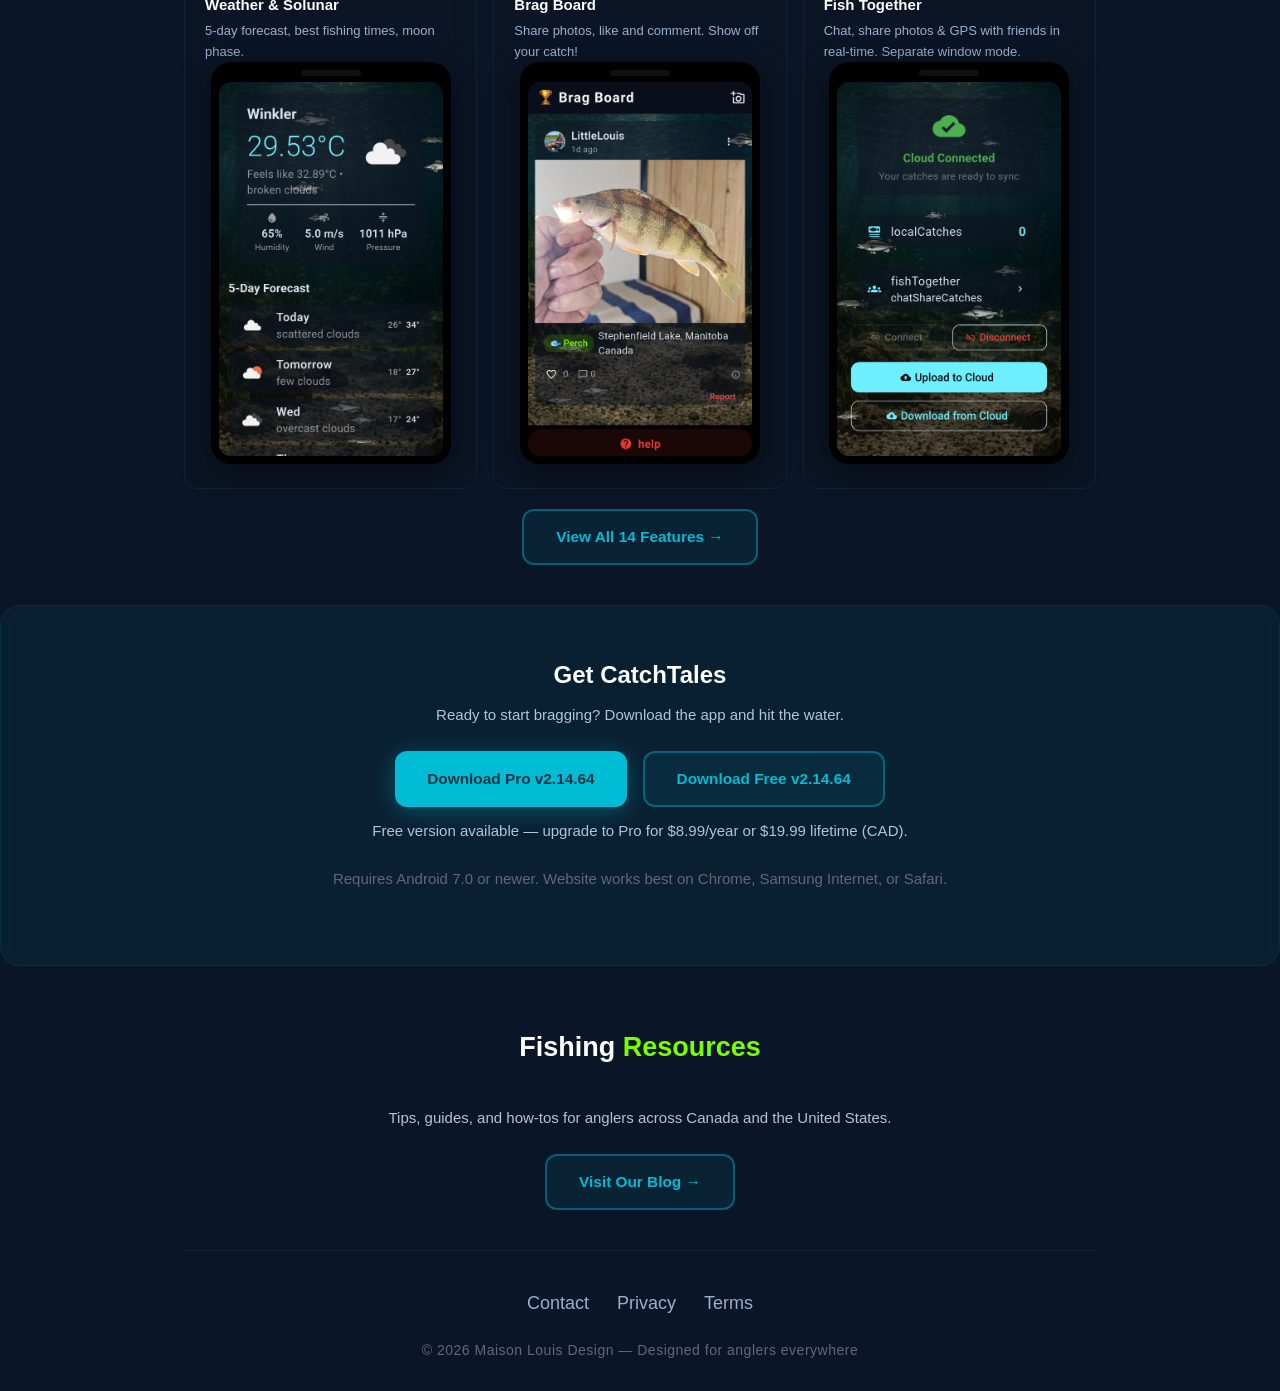
==== commit ebcccf29: "Simplify footer to just Contact, Privacy, Terms on all pages" ====
--- a/index.html
+++ b/index.html
@@ -338,17 +338,11 @@
     </div>
 
     <!-- Footer -->
-    <footer>
+          <footer>
       <div class="links">
-        <a href="/">Home</a>
-        <a href="/features/">Features</a>
-        <a href="/fishing-in-united-states/">US Fishing</a>
-        <a href="/fishing-in-canada/">Canada Fishing</a>
-        <a href="/blog/">Blog</a>
-        <a href="/about/">About</a>
-        <a href="/cloud/">Pro User Login</a>
-        <a href="/faq/">FAQ</a>
         <a href="/contact/">Contact</a>
+        <a href="/privacy/">Privacy</a>
+        <a href="/terms/">Terms</a>
       </div>
       <p class="copy">© 2026 Maison Louis Design — Designed for anglers everywhere</p>
     </footer>
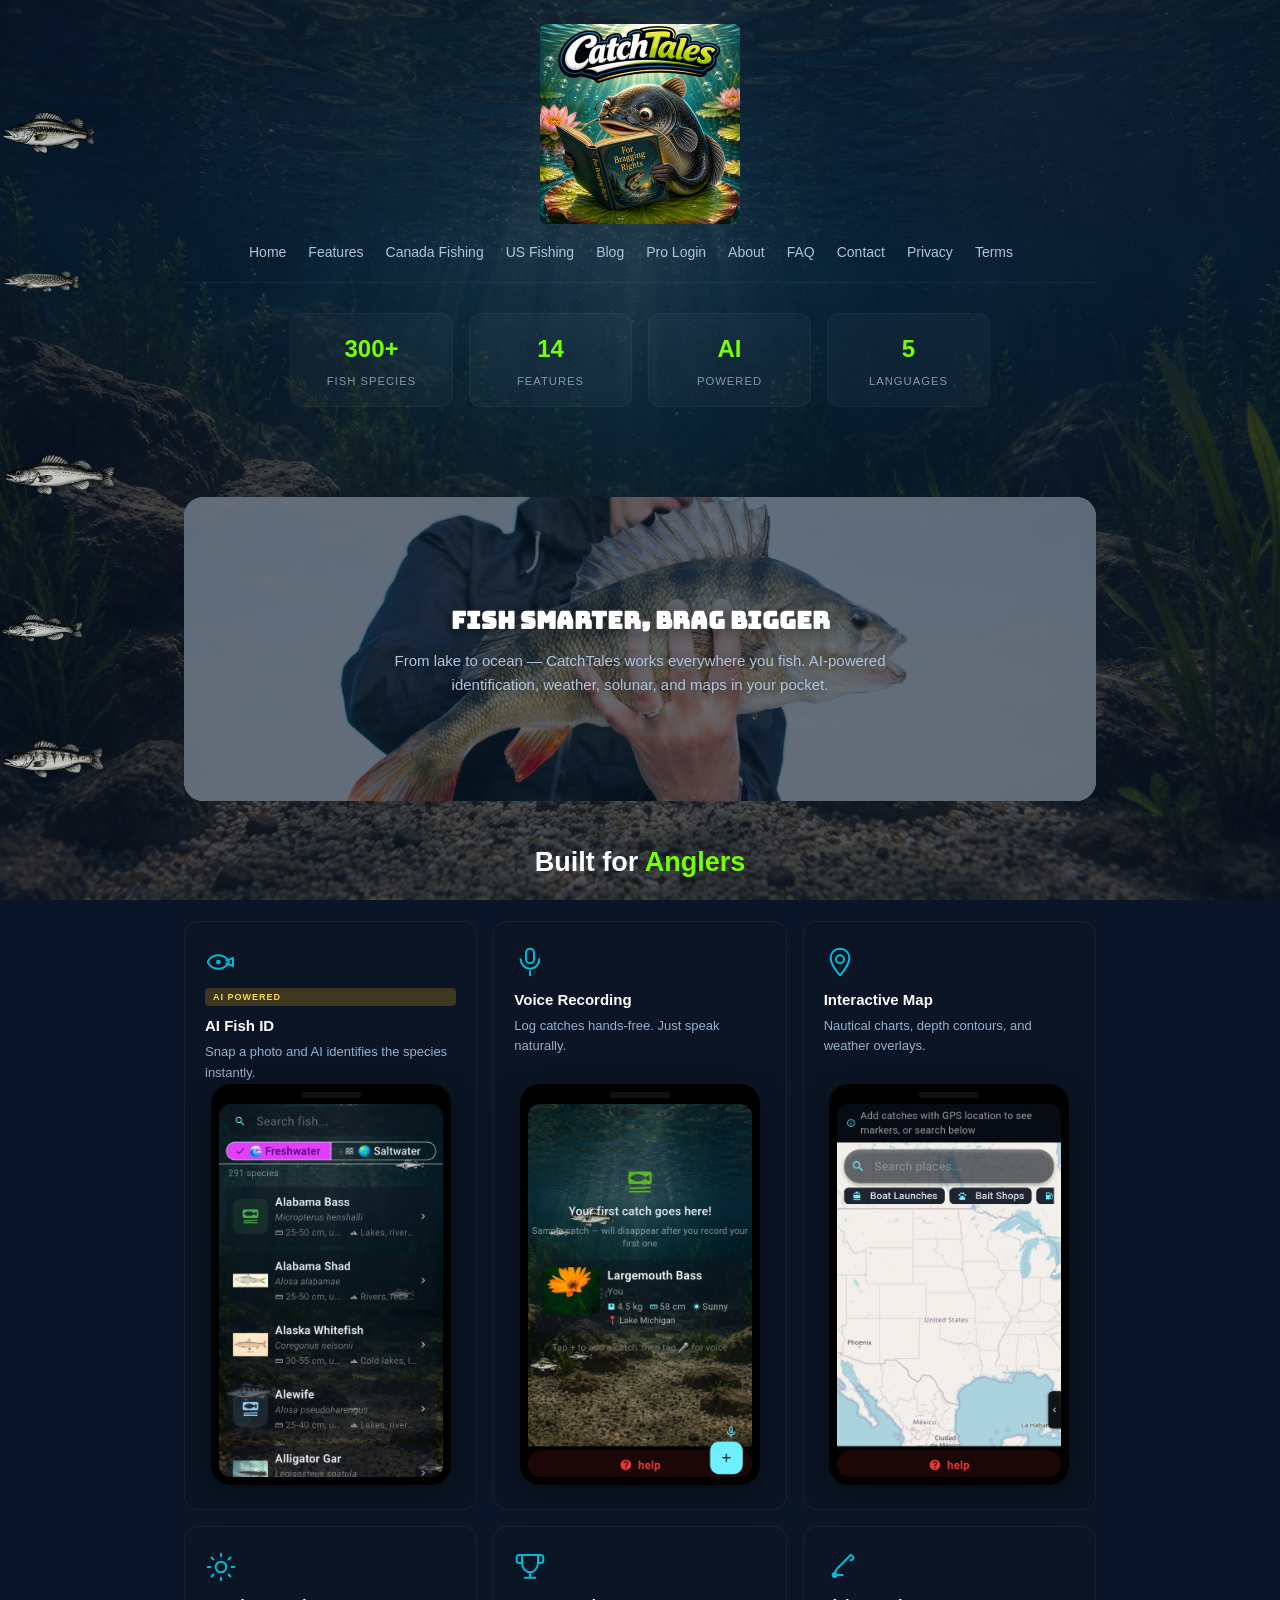
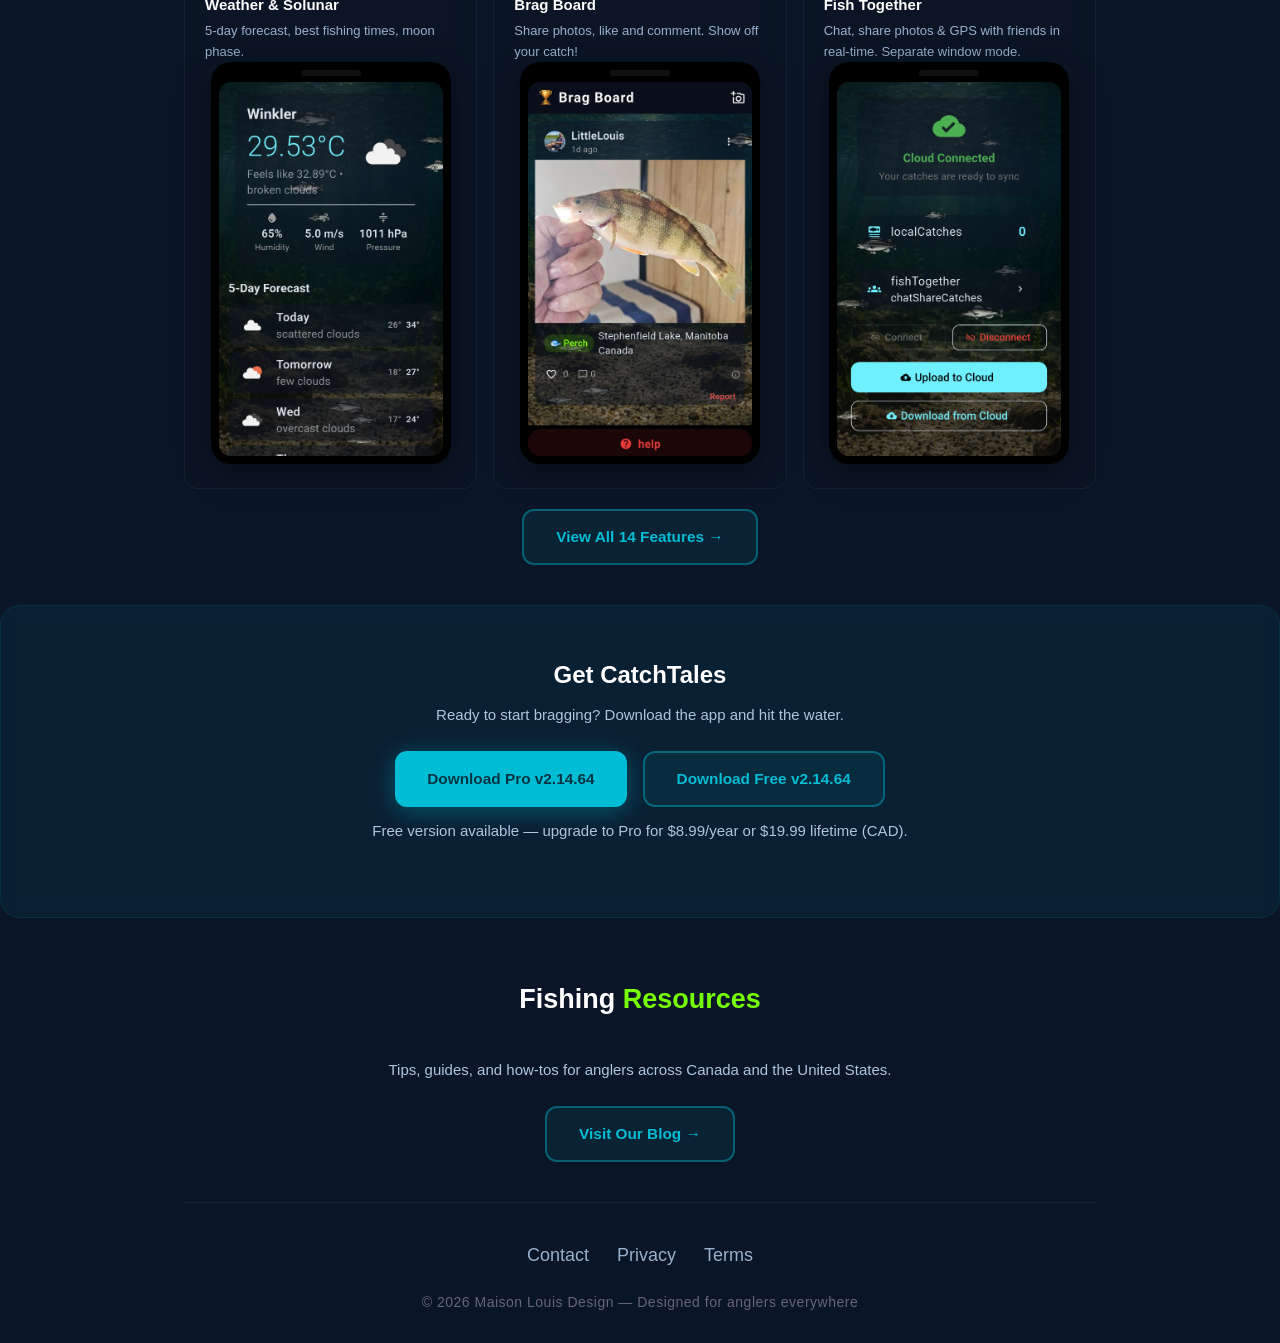
==== commit 0807809a: "fix Fishing Tips headings on 67 region pages, convert 9 screenshots to WebP, fix max-width:800px on " ====
--- a/index.html
+++ b/index.html
@@ -256,7 +256,7 @@
         <div class="badge">AI POWERED</div>
         <h3>AI Fish ID</h3>
         <p>Snap a photo and AI identifies the species instantly.</p>
-        <div class="phone-frame"><div class="notch"></div><div class="screen"><img loading="lazy" src="/images/screenshot-fishid.png" alt="Fish species close-up"></div></div>
+        <div class="phone-frame"><div class="notch"></div><div class="screen"><img loading="lazy" src="/images/screenshot-fishid.webp" alt="Fish species close-up"></div></div>
       </div>
       <div class="card">
         <svg class="icon" viewBox="0 0 24 24" width="32" height="32" fill="none" stroke="#00BCD4" stroke-width="1.5" stroke-linecap="round" stroke-linejoin="round">
@@ -266,7 +266,7 @@
 </svg>
         <h3>Voice Recording</h3>
         <p>Log catches hands-free. Just speak naturally.</p>
-        <div class="phone-frame"><div class="notch"></div><div class="screen"><img loading="lazy" src="/images/screenshot-catches.png" alt="Voice recording screen"></div></div>
+        <div class="phone-frame"><div class="notch"></div><div class="screen"><img loading="lazy" src="/images/screenshot-catches.webp" alt="Voice recording screen"></div></div>
       </div>
       <div class="card">
         <svg class="icon" viewBox="0 0 24 24" width="32" height="32" fill="none" stroke="#00BCD4" stroke-width="1.5" stroke-linecap="round" stroke-linejoin="round">
@@ -275,7 +275,7 @@
 </svg>
         <h3>Interactive Map</h3>
         <p>Nautical charts, depth contours, and weather overlays.</p>
-        <div class="phone-frame"><div class="notch"></div><div class="screen"><img loading="lazy" src="/images/screenshot-map.png" alt="Interactive map screen"></div></div>
+        <div class="phone-frame"><div class="notch"></div><div class="screen"><img loading="lazy" src="/images/screenshot-map.webp" alt="Interactive map screen"></div></div>
       </div>
       <div class="card">
         <svg class="icon" viewBox="0 0 24 24" width="32" height="32" fill="none" stroke="#00BCD4" stroke-width="1.5" stroke-linecap="round">
@@ -284,7 +284,7 @@
 </svg>
         <h3>Weather &amp; Solunar</h3>
         <p>5-day forecast, best fishing times, moon phase.</p>
-        <div class="phone-frame"><div class="notch"></div><div class="screen"><img loading="lazy" src="/images/screenshot-weather.png" alt="Weather and solunar screen"></div></div>
+        <div class="phone-frame"><div class="notch"></div><div class="screen"><img loading="lazy" src="/images/screenshot-weather.webp" alt="Weather and solunar screen"></div></div>
       </div>
       <div class="card">
         <svg class="icon" viewBox="0 0 24 24" width="32" height="32" fill="none" stroke="#00BCD4" stroke-width="1.5" stroke-linecap="round" stroke-linejoin="round">
@@ -296,7 +296,7 @@
 </svg>
         <h3>Brag Board</h3>
         <p>Share photos, like and comment. Show off your catch!</p>
-        <div class="phone-frame"><div class="notch"></div><div class="screen"><img loading="lazy" src="/images/screenshot-brag.png" alt="Proud angler with catch"></div></div>
+        <div class="phone-frame"><div class="notch"></div><div class="screen"><img loading="lazy" src="/images/screenshot-brag.webp" alt="Proud angler with catch"></div></div>
       </div>
       <div class="card">
         <svg class="icon" viewBox="0 0 24 24" width="32" height="32" fill="none" stroke="#00BCD4" stroke-width="1.5" stroke-linecap="round" stroke-linejoin="round">
@@ -308,7 +308,7 @@
 </svg>
         <h3>Fish Together</h3>
         <p>Chat, share photos &amp; GPS with friends in real-time. Separate window mode.</p>
-        <div class="phone-frame"><div class="notch"></div><div class="screen"><img loading="lazy" src="/images/screenshot-cloudsync.png" alt="Fish Together"></div></div>
+        <div class="phone-frame"><div class="notch"></div><div class="screen"><img loading="lazy" src="/images/screenshot-cloudsync.webp" alt="Fish Together"></div></div>
       </div>
     </div>
     <div style="text-align: center; margin-top: 20px;">
@@ -326,7 +326,6 @@
         <a href="/download/CatchTales-v2.14.64-free.apk" class="btn btn-secondary" download="CatchTales-v2.14.64-free.apk" style="color:#00BCD4;">Download Free v2.14.64</a>
       </div>
       <p class="version-note">Free version available — upgrade to Pro for $8.99/year or $19.99 lifetime (CAD).</p>
-      <p class="version-note" style="margin-top:4px;color:#667;">Requires Android 7.0 or newer. Website works best on Chrome, Samsung Internet, or Safari.</p>
     </div>
 
       <div class="content">
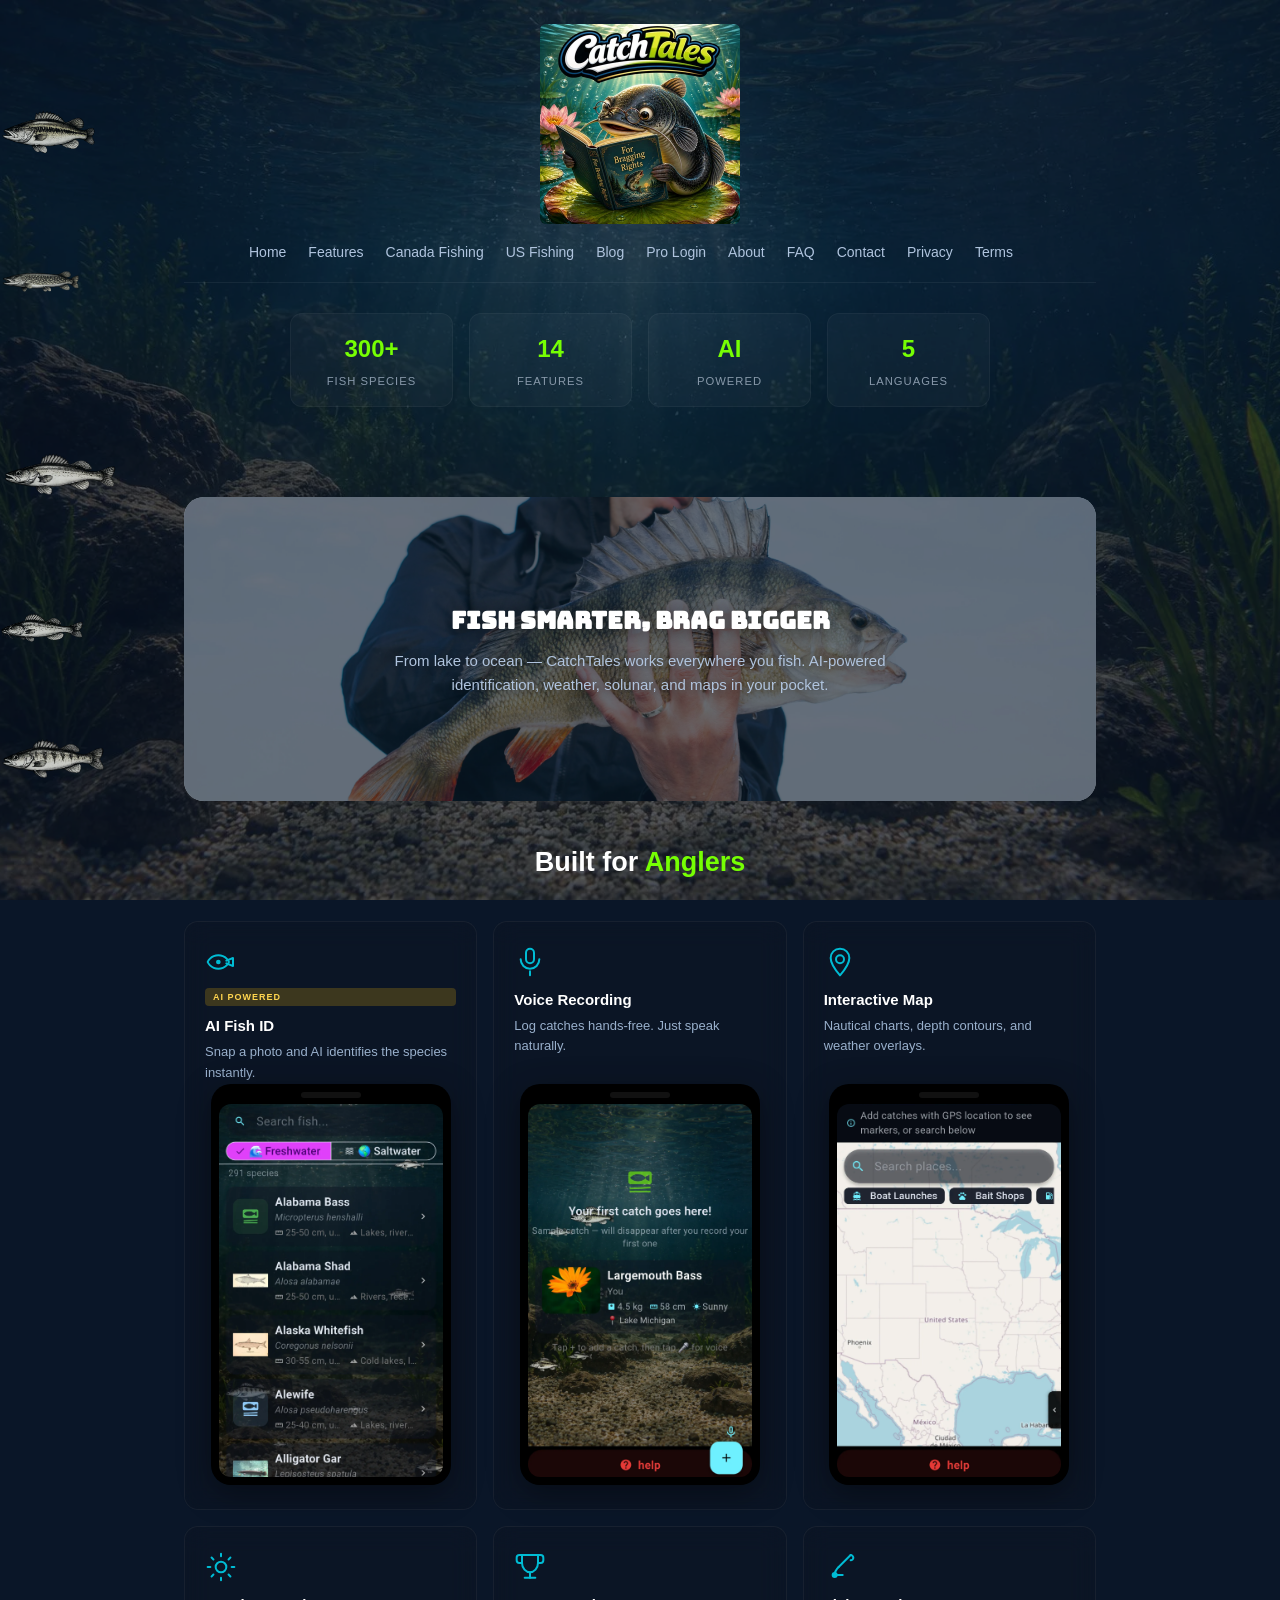
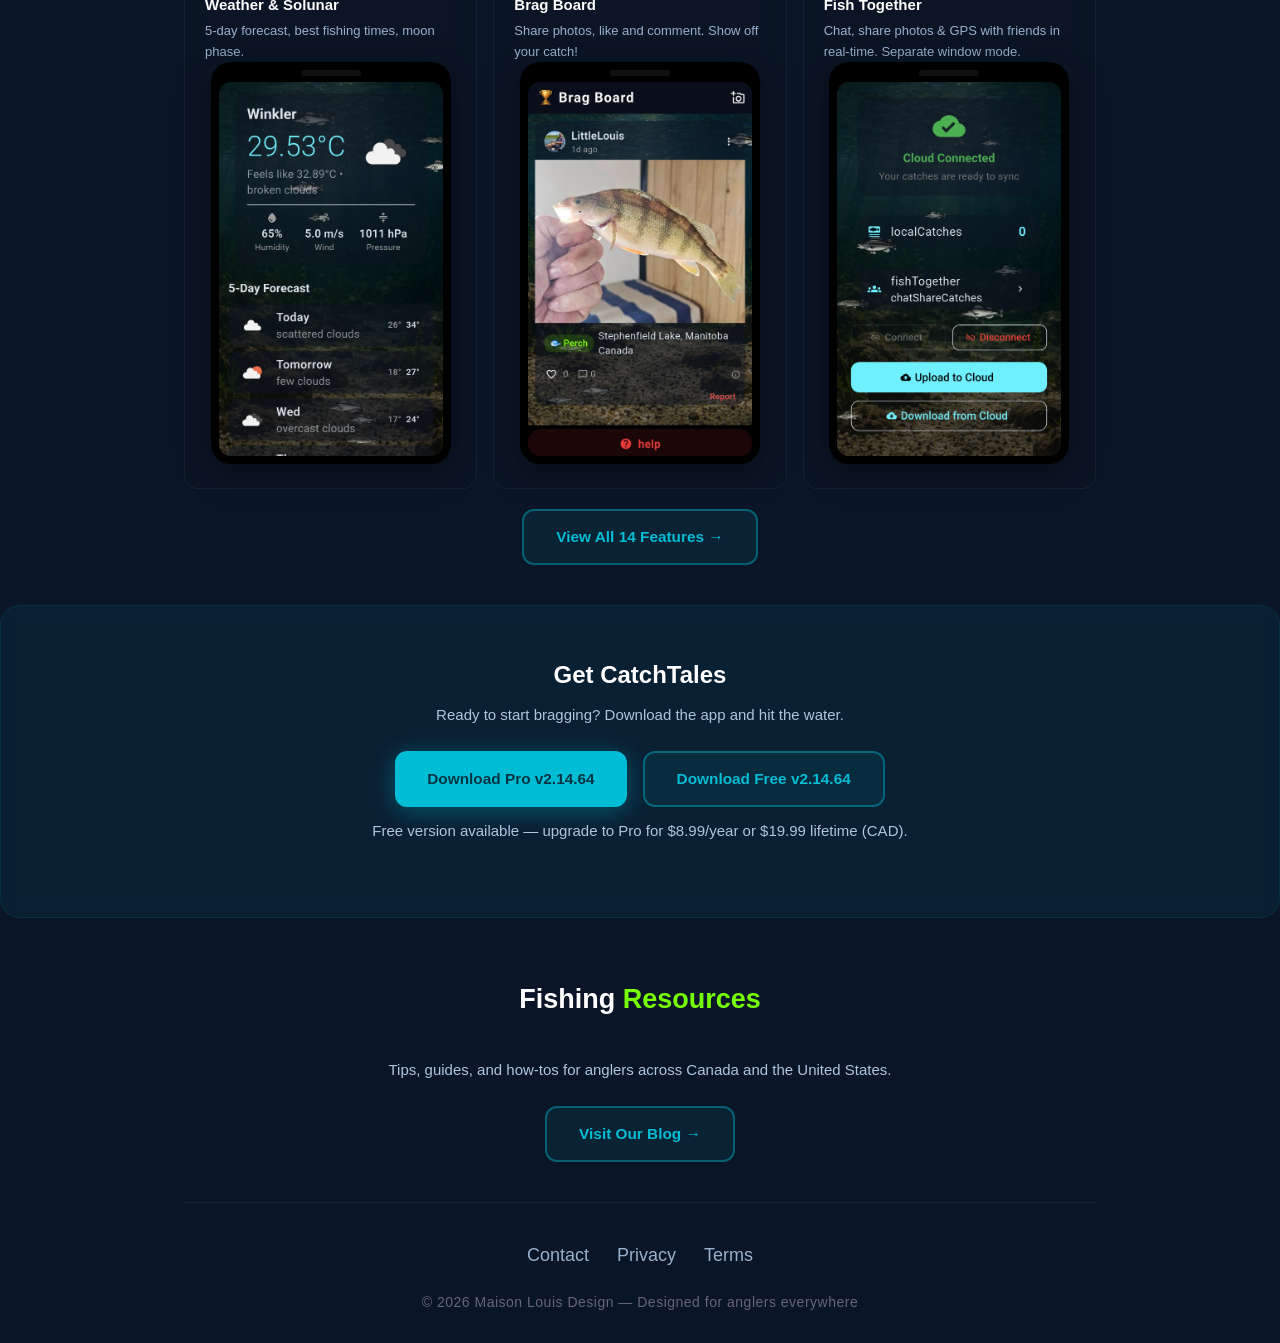
==== commit 091846f2: "convert catchtales-logo.png to WebP (328KB->86KB), update all 465 HTML references, remove unused log" ====
--- a/index.html
+++ b/index.html
@@ -219,7 +219,7 @@
   <div class="content">
     <header>
       <a href="/" class="header-logo">
-        <img src="/catchtales-logo.png" alt="CatchTales">
+        <img src="/catchtales-logo.webp" alt="CatchTales">
       </a>
       <button class="nav-toggle" onclick="document.getElementById('navLinks').classList.toggle('open')">☰</button>
       <nav id="navLinks"><a href="/">Home</a><a href="/features/">Features</a><a href="/fishing-in-canada/">Canada Fishing</a><a href="/fishing-in-united-states/">US Fishing</a><a href="/blog/">Blog</a><a href="/cloud/">Pro Login</a><a href="/about/">About</a><a href="/faq/">FAQ</a><a href="/contact/">Contact</a><a href="/privacy/">Privacy</a><a href="/terms/">Terms</a></nav>
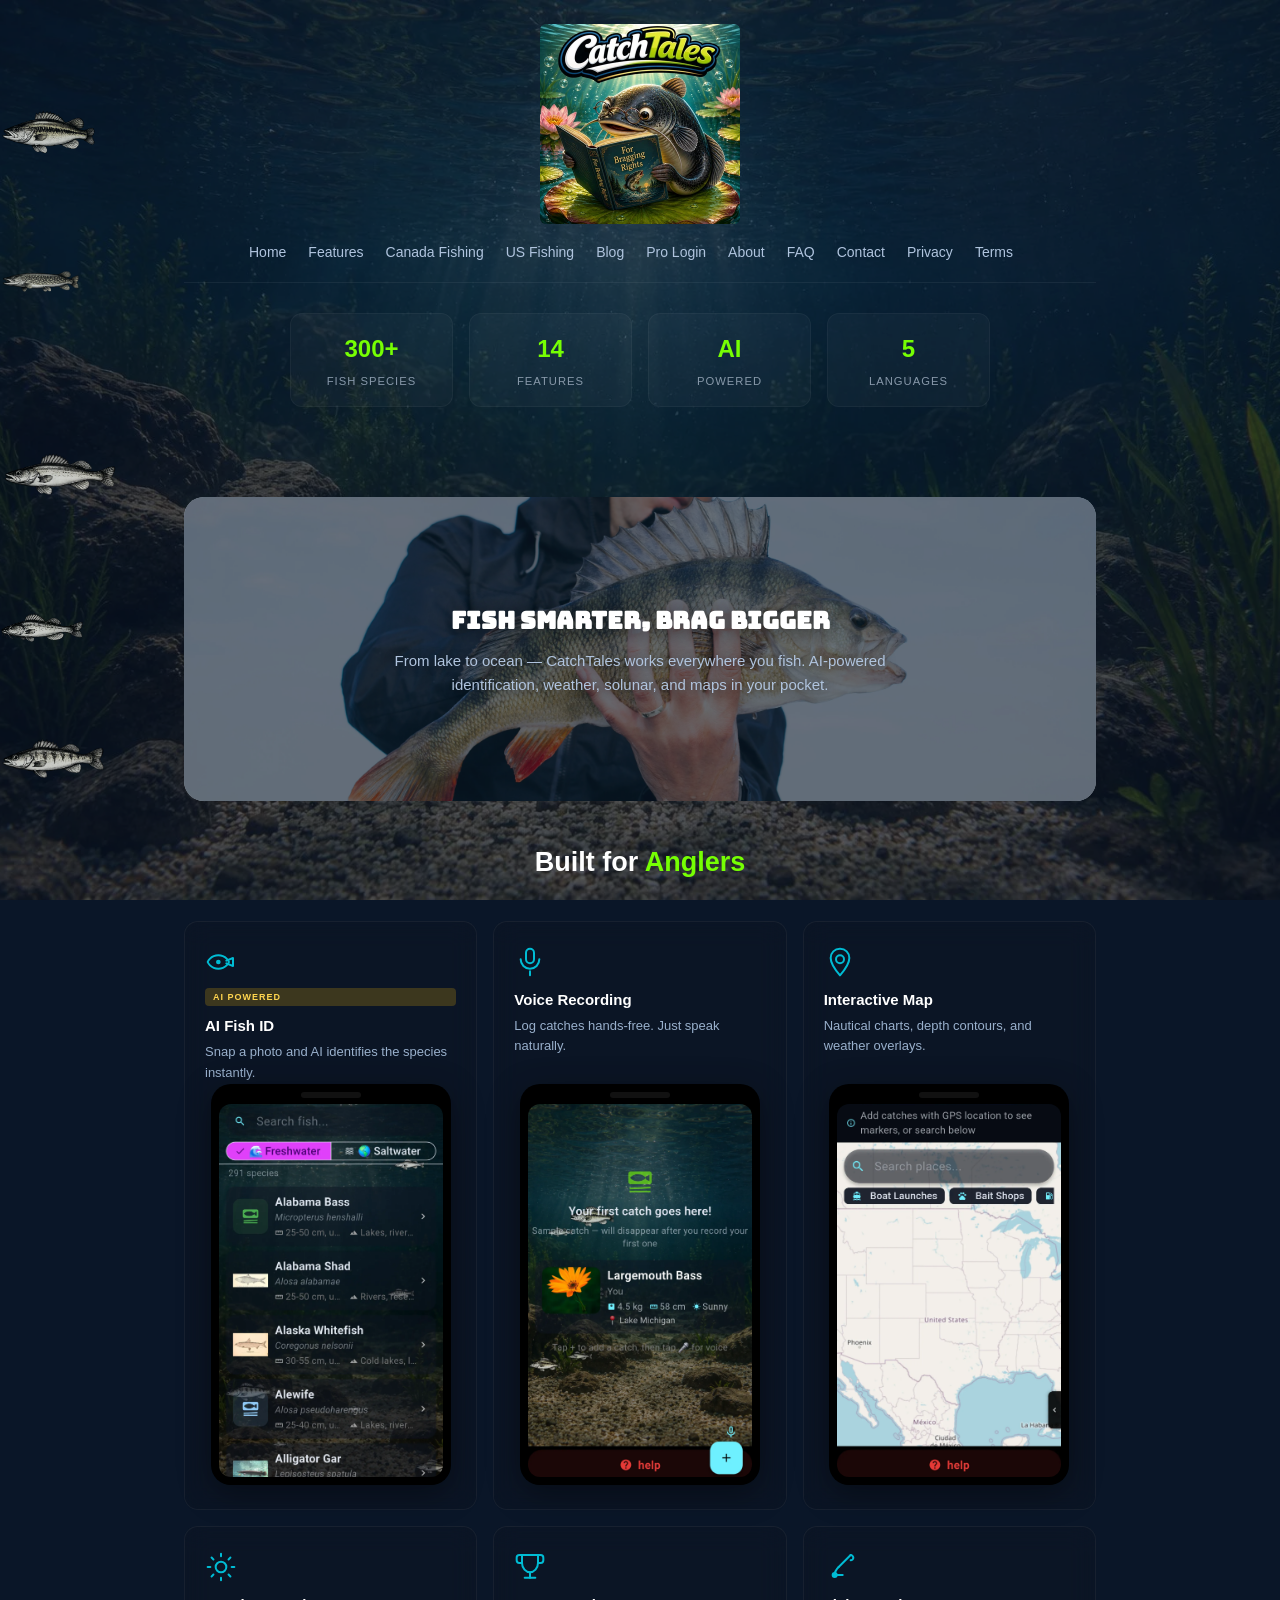
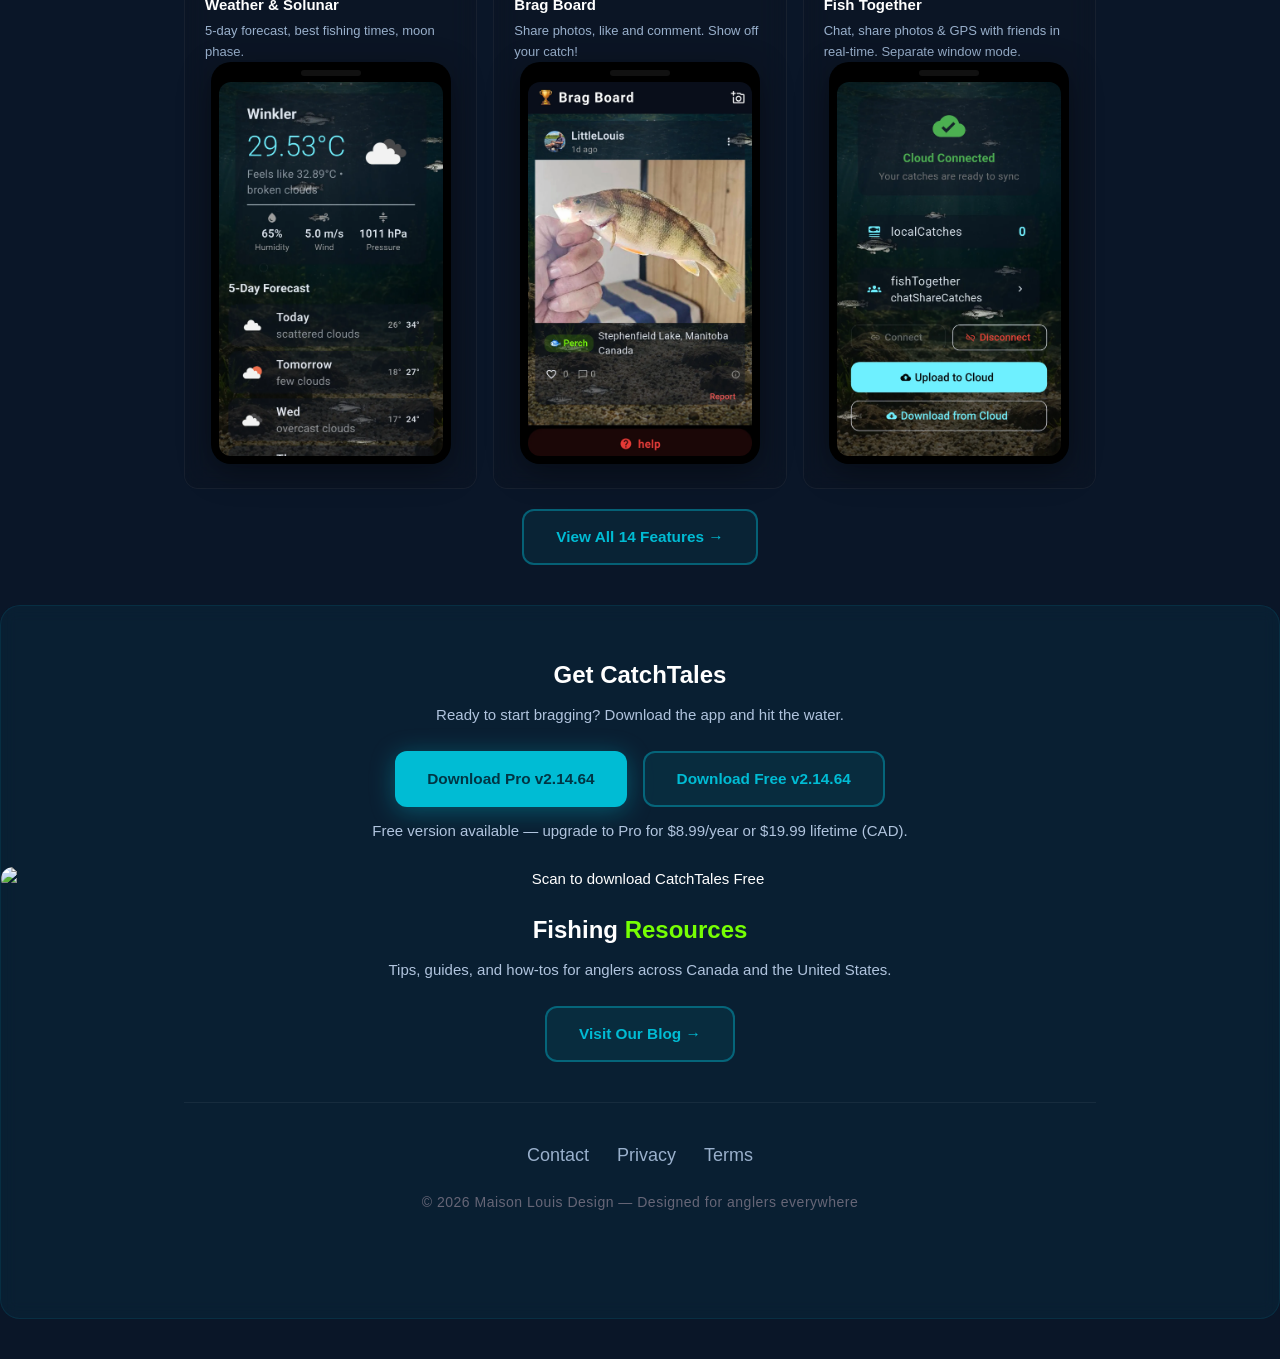
==== commit 9e11d3f5: "QR codes on download sections + fix Tools grid layout (Fishing Guides side-by-side)" ====
--- a/index.html
+++ b/index.html
@@ -326,7 +326,8 @@
         <a href="/download/CatchTales-v2.14.64-free.apk" class="btn btn-secondary" download="CatchTales-v2.14.64-free.apk" style="color:#00BCD4;">Download Free v2.14.64</a>
       </div>
       <p class="version-note">Free version available — upgrade to Pro for $8.99/year or $19.99 lifetime (CAD).</p>
-    </div>
+    <img src="https://api.qrserver.com/v1/create-qr-code/?size=130x130&data=https://catchtales.com/download/CatchTales-v2.14.68-free.apk" alt="Scan to download CatchTales Free" style="display:block;margin:16px auto 0;border-radius:12px;">
+    
 
       <div class="content">
 <!-- Blog Preview -->
